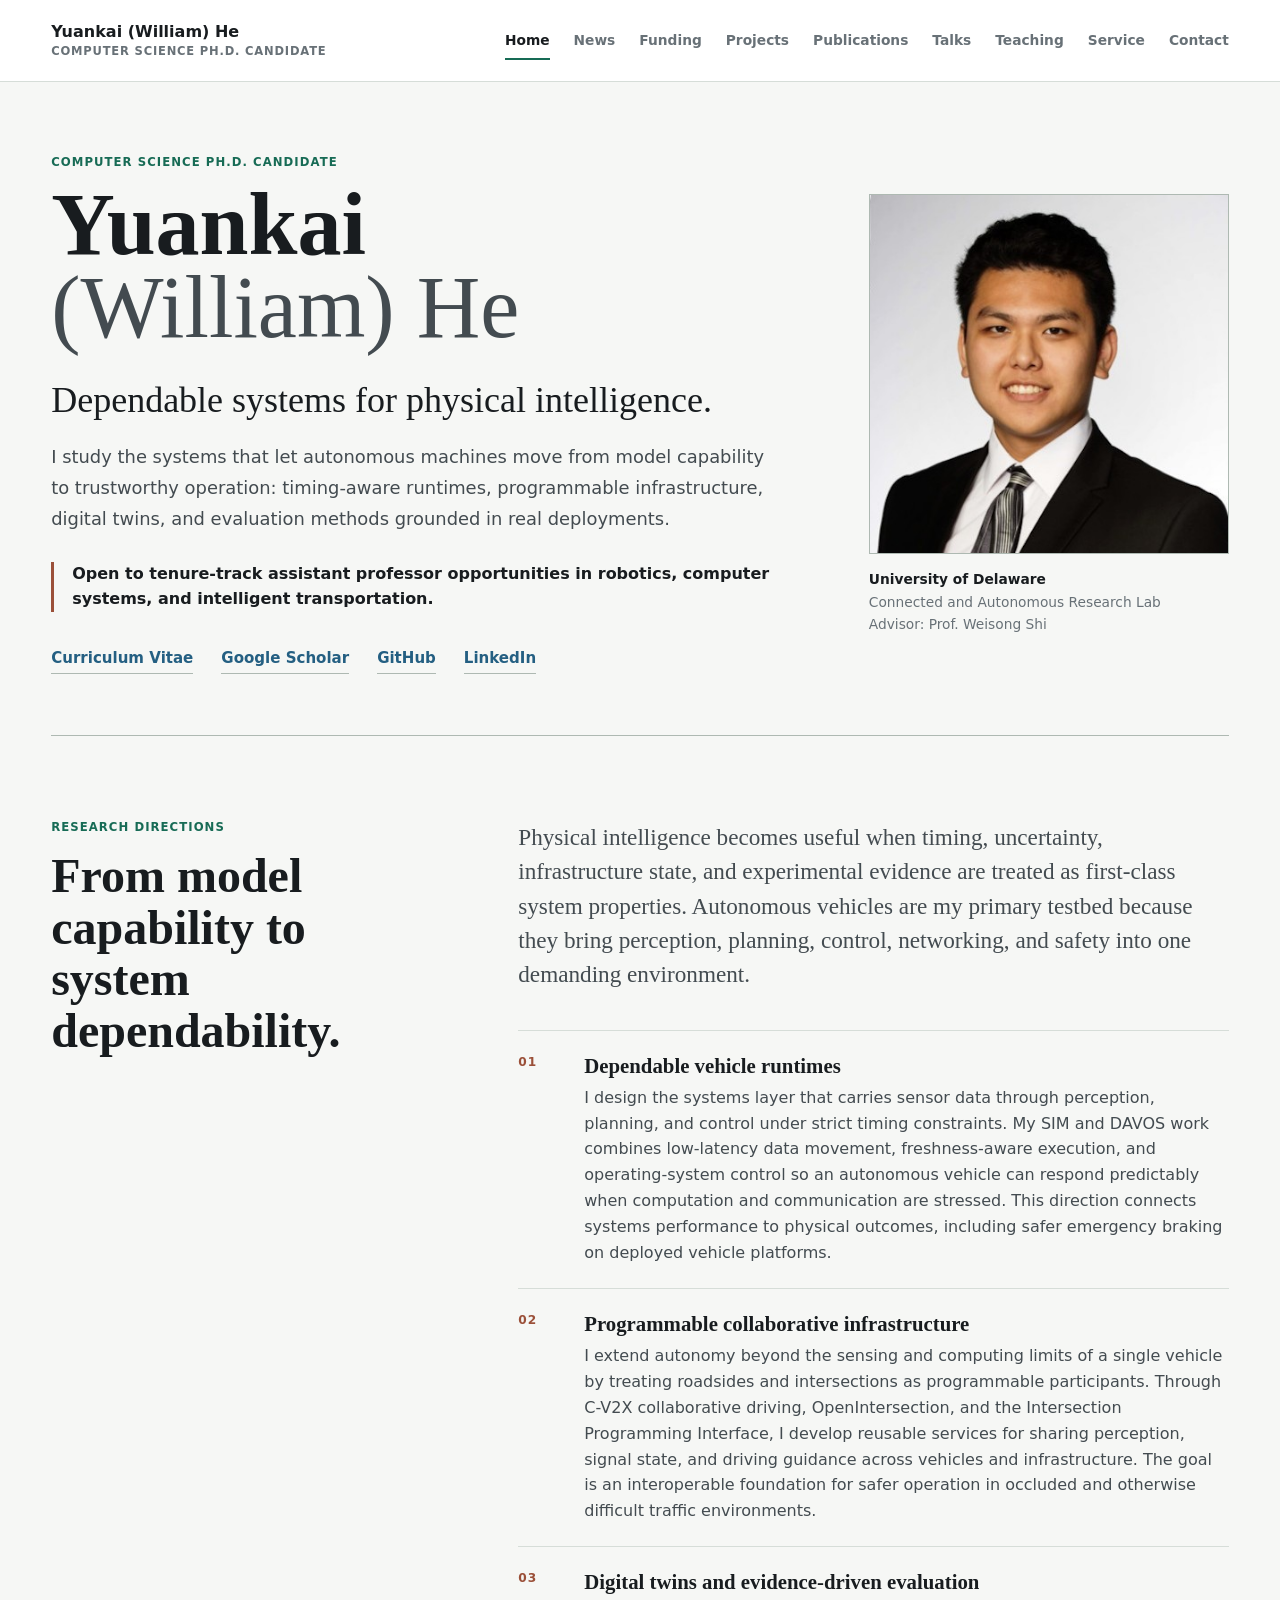
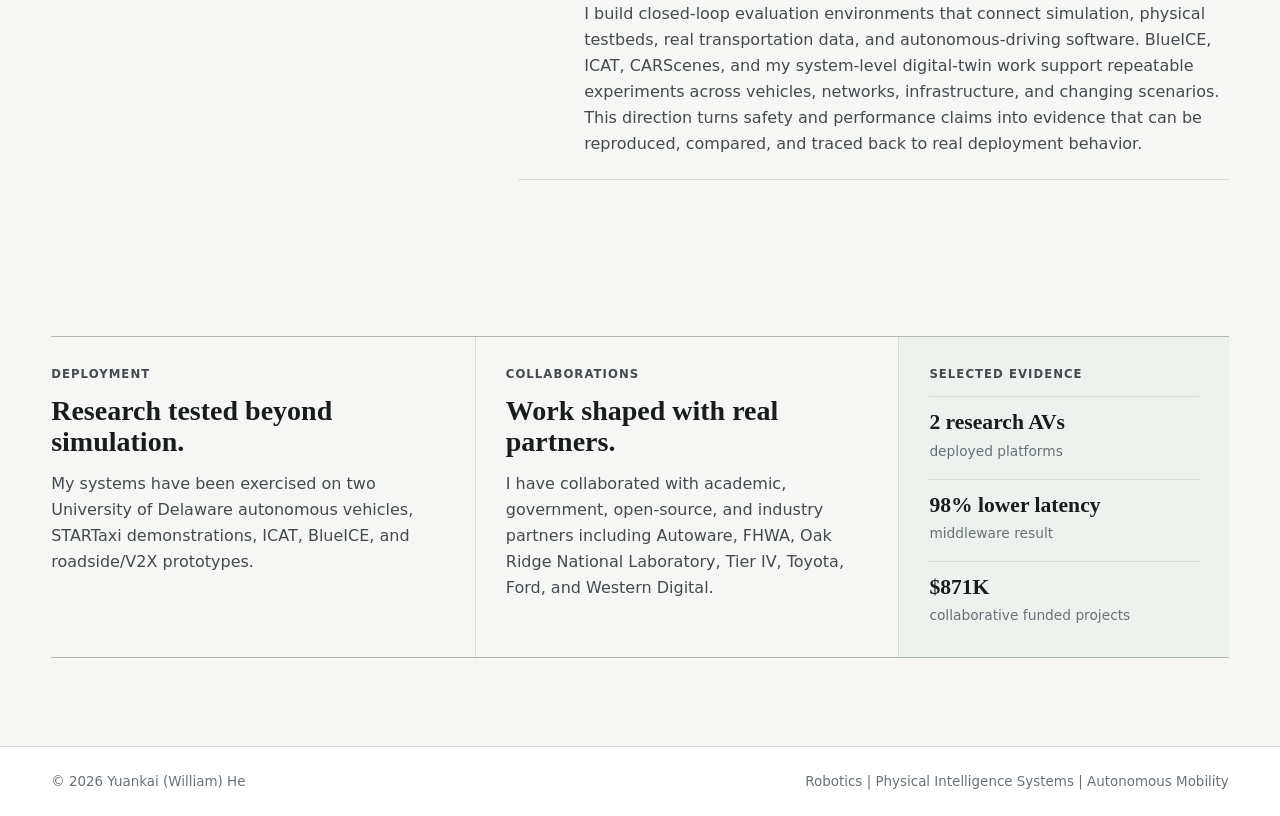
==== index.html @ 3473c1cb "Correct IEEE IV digital twin talk title" ====
<!doctype html>
<html class="no-js" lang="en">
  <head>
    <meta charset="utf-8">
    <meta name="viewport" content="width=device-width, initial-scale=1">
    <meta name="description" content="Yuankai (William) He is a University of Delaware Computer Science Ph.D. candidate open to tenure-track assistant professor opportunities, with research in physical intelligence, autonomous mobility, V2X infrastructure, digital twins, and robotics.">
    <meta name="theme-color" content="#ffffff">
    <link rel="canonical" href="https://croquembouche.github.io/williamhe/">
    <meta property="og:type" content="profile">
    <meta property="og:title" content="Yuankai (William) He">
    <meta property="og:description" content="Computer Science Ph.D. candidate open to tenure-track assistant professor opportunities, with research in runtime, infrastructure, digital-twin, and safety-evidence systems for autonomous mobility and physical intelligence.">
    <meta property="og:url" content="https://croquembouche.github.io/williamhe/">
    <meta property="og:image" content="https://croquembouche.github.io/williamhe/assets/william-he-headshot.jpeg">
    <meta name="twitter:card" content="summary">
    <meta name="twitter:title" content="Yuankai (William) He">
    <meta name="twitter:description" content="Computer Science Ph.D. candidate open to tenure-track assistant professor opportunities, with research in physical intelligence, autonomous mobility, V2X infrastructure, and digital twins.">
    <title>Yuankai (William) He | Autonomous Mobility Systems</title>
    <link rel="icon" href="assets/favicon.svg" type="image/svg+xml">
    <script>document.documentElement.classList.replace("no-js", "js");</script>
    <link rel="stylesheet" href="styles.css?v=20260711-editorial">
  </head>
  <body>
    <a class="skip-link" href="#home">Skip to main content</a>
    <header class="site-header">
      <div class="header-identity">
        <a class="brand" href="#home" data-tab-link="home">Yuankai (William) He</a>
        <span class="header-role">Computer Science Ph.D. Candidate</span>
      </div>
      <nav class="tabs" aria-label="Website sections">
        <a class="tab is-active" href="#home" data-tab-link="home" aria-current="page">Home</a>
        <a class="tab" href="#news" data-tab-link="news">News</a>
        <a class="tab" href="#funding" data-tab-link="funding">Funding</a>
        <a class="tab" href="#projects" data-tab-link="projects">Projects</a>
        <a class="tab" href="#publications" data-tab-link="publications">Publications</a>
        <a class="tab" href="#talks" data-tab-link="talks">Talks</a>
        <a class="tab" href="#teaching" data-tab-link="teaching">Teaching</a>
        <a class="tab" href="#service" data-tab-link="service">Service</a>
        <a class="tab" href="#contact" data-tab-link="contact">Contact</a>
      </nav>
    </header>

    <main>
      <section id="home" class="panel is-active" data-panel="home" tabindex="-1">
        <div class="home-hero">
          <div class="home-hero-copy">
            <p class="eyebrow">Computer Science Ph.D. Candidate</p>
            <h1>Yuankai <span>(William) He</span></h1>
            <p class="hero-thesis">Dependable systems for physical intelligence.</p>
            <p class="lede">
              I study the systems that let autonomous machines move from model capability
              to trustworthy operation: timing-aware runtimes, programmable infrastructure,
              digital twins, and evaluation methods grounded in real deployments.
            </p>
            <p class="opportunity-line">
              Open to tenure-track assistant professor opportunities in robotics,
              computer systems, and intelligent transportation.
            </p>
            <nav class="profile-links" aria-label="Profile links">
              <a href="assets/Yuankai-William-He-CV-2026-06.pdf" target="_blank" rel="noopener noreferrer">Curriculum Vitae</a>
              <a href="https://scholar.google.com/citations?hl=en&user=mBSNk3UAAAAJ" target="_blank" rel="noopener noreferrer">Google Scholar</a>
              <a href="https://github.com/Croquembouche" target="_blank" rel="noopener noreferrer">GitHub</a>
              <a href="https://www.linkedin.com/in/williamhecoin/" target="_blank" rel="noopener noreferrer">LinkedIn</a>
            </nav>
          </div>
          <figure class="home-portrait">
            <img src="assets/william-he-headshot.jpeg" alt="Yuankai William He">
            <figcaption>
              <strong>University of Delaware</strong>
              <span>Connected and Autonomous Research Lab</span>
              <span>Advisor: Prof. Weisong Shi</span>
            </figcaption>
          </figure>
        </div>

        <div class="home-research">
          <div class="home-section-heading">
            <p class="eyebrow">Research directions</p>
            <h2>From model capability to system dependability.</h2>
          </div>
          <div class="home-research-body">
            <p class="research-lead">
              Physical intelligence becomes useful when timing, uncertainty, infrastructure
              state, and experimental evidence are treated as first-class system properties.
              Autonomous vehicles are my primary testbed because they bring perception,
              planning, control, networking, and safety into one demanding environment.
            </p>
            <div class="research-thread-list">
              <article>
                <span>01</span>
                <div>
                  <h3>Dependable vehicle runtimes</h3>
                  <p>I design the systems layer that carries sensor data through perception, planning, and control under strict timing constraints. My SIM and DAVOS work combines low-latency data movement, freshness-aware execution, and operating-system control so an autonomous vehicle can respond predictably when computation and communication are stressed. This direction connects systems performance to physical outcomes, including safer emergency braking on deployed vehicle platforms.</p>
                </div>
              </article>
              <article>
                <span>02</span>
                <div>
                  <h3>Programmable collaborative infrastructure</h3>
                  <p>I extend autonomy beyond the sensing and computing limits of a single vehicle by treating roadsides and intersections as programmable participants. Through C-V2X collaborative driving, OpenIntersection, and the Intersection Programming Interface, I develop reusable services for sharing perception, signal state, and driving guidance across vehicles and infrastructure. The goal is an interoperable foundation for safer operation in occluded and otherwise difficult traffic environments.</p>
                </div>
              </article>
              <article>
                <span>03</span>
                <div>
                  <h3>Digital twins and evidence-driven evaluation</h3>
                  <p>I build closed-loop evaluation environments that connect simulation, physical testbeds, real transportation data, and autonomous-driving software. BlueICE, ICAT, CARScenes, and my system-level digital-twin work support repeatable experiments across vehicles, networks, infrastructure, and changing scenarios. This direction turns safety and performance claims into evidence that can be reproduced, compared, and traced back to real deployment behavior.</p>
                </div>
              </article>
            </div>
          </div>
        </div>

        <div class="home-context">
          <article>
            <p class="eyebrow">Deployment</p>
            <h2>Research tested beyond simulation.</h2>
            <p>My systems have been exercised on two University of Delaware autonomous vehicles, STARTaxi demonstrations, ICAT, BlueICE, and roadside/V2X prototypes.</p>
          </article>
          <article>
            <p class="eyebrow">Collaborations</p>
            <h2>Work shaped with real partners.</h2>
            <p>I have collaborated with academic, government, open-source, and industry partners including Autoware, FHWA, Oak Ridge National Laboratory, Tier IV, Toyota, Ford, and Western Digital.</p>
          </article>
          <aside class="home-facts" aria-label="Selected research facts">
            <p class="eyebrow">Selected evidence</p>
            <dl>
              <div><dt>2 research AVs</dt><dd>deployed platforms</dd></div>
              <div><dt>98% lower latency</dt><dd>middleware result</dd></div>
              <div><dt>$871K</dt><dd>collaborative funded projects</dd></div>
            </dl>
          </aside>
        </div>
      </section>

      <section id="news" class="panel" data-panel="news" tabindex="-1">
        <div class="panel-heading">
          <h1>News and milestones.</h1>
        </div>

        <div class="news-stream">
          <section class="news-year">
            <div class="news-year-header">
              <p class="eyebrow">2026</p>
            </div>
            <article class="news-card has-media">
              <div class="news-meta">
                <time>June 2026</time>
                <span class="news-kind">Tutorial</span>
              </div>
              <div class="news-copy">
                <h3>Gave Autoware tutorial and CARLab ecosystem talk at IEEE IV 2026</h3>
                <p>At the IEEE IV 2026 Autoware Tutorial &amp; Workshop in Detroit, William He gave “The Autoware Pipeline - Concepts and Basic Use” and presented “CARLab: CAV in the Autoware Ecosystem.”</p>
                <div class="news-links">
                  <a href="https://autoware.org/iv2026workshop/" target="_blank" rel="noopener noreferrer">Workshop page</a>
                  <a href="https://www.linkedin.com/posts/williamhecoin_ieeeiv2026-autoware-autonomousdriving-activity-7476310227626389504-Gj7E" target="_blank" rel="noopener noreferrer">Public post</a>
                </div>
              </div>
              <figure>
                <img src="assets/news/autoware-iv2026.png" alt="Autoware workshop banner for IEEE IV 2026" loading="lazy">
                <figcaption>Official IV 2026 Autoware workshop banner</figcaption>
              </figure>
            </article>
            <article class="news-card">
              <div class="news-meta">
                <time>June 2026</time>
                <span class="news-kind">Invited Talk</span>
              </div>
              <div class="news-copy">
                <h3>Presented system-level digital-twin work at IEEE IV 2026</h3>
                <p>At the DT-IV workshop, William He presented “A Closed-Loop System-Level Digital Twin to Evaluate Connected and Autonomous Mobility,” connecting simulation, vehicle autonomy, V2X, edge/network infrastructure, and real-world transportation data.</p>
                <div class="news-links">
                  <a href="https://civildigitaltwins.org/IEEE_IV_2026_DT/schedule.html" target="_blank" rel="noopener noreferrer">Workshop schedule</a>
                  <a href="https://civildigitaltwins.org/IEEE_IV_2026_DT/" target="_blank" rel="noopener noreferrer">Workshop overview</a>
                  <a href="https://www.linkedin.com/posts/williamhecoin_ieeeiv2026-digitaltwin-autonomousvehicles-activity-7476313991229894657-KZh0" target="_blank" rel="noopener noreferrer">Public post</a>
                </div>
              </div>
            </article>
            <article class="news-card">
              <div class="news-meta">
                <time>June 2026</time>
                <span class="news-kind">Papers</span>
              </div>
              <div class="news-copy">
                <h3>Presented two IEEE IV 2026 papers in Detroit</h3>
                <p>Two accepted IEEE IV 2026 papers reached the IV community: Sensor-in-Memory (SIM), a shared-memory middleware for latency-critical autonomous-driving pipelines, and a graph-based metric for dataset diversity and redundancy evaluation.</p>
                <div class="news-links">
                  <a href="https://www.linkedin.com/posts/williamhecoin_ieeeiv2026-intelligentvehicles-autonomousvehicles-activity-7476305114727636994-qShq" target="_blank" rel="noopener noreferrer">Public post</a>
                  <a href="https://www.thecarlab.org/outcomes/publications" target="_blank" rel="noopener noreferrer">CAR Lab publications</a>
                </div>
              </div>
            </article>
            <article class="news-card">
              <div class="news-meta">
                <time>May 2026</time>
                <span class="news-kind">Award</span>
              </div>
              <div class="news-copy">
                <h3>Received the Pehrson Award and Chester Fellowship</h3>
                <p>William He announced receiving the Frank A. Pehrson Graduate Student Award for Outstanding Computer Science Research and the Daniel L. Chester Graduate Fellowship Award at the University of Delaware.</p>
                <div class="news-links">
                  <a href="https://www.linkedin.com/posts/williamhecoin_udel-udelengineering-computerscience-activity-7456791926579736576-Uc0D" target="_blank" rel="noopener noreferrer">Public post</a>
                </div>
              </div>
            </article>
            <article class="news-card">
              <div class="news-meta">
                <time>May 2026</time>
                <span class="news-kind">Paper</span>
              </div>
              <div class="news-copy">
                <h3>Coauthored PaRC paper presented at IEEE MOST 2026</h3>
                <p>The CAR Lab shared Yuxin Wang's IEEE MOST 2026 presentation of PaRC, an on-device parking-rule checking service for interpreting complicated street parking signs and making explainable parking decisions.</p>
                <div class="news-links">
                  <a href="https://ieeemobility.org/MOST2026/program.php" target="_blank" rel="noopener noreferrer">IEEE MOST 2026 program</a>
                  <a href="https://www.weisongshi.org/publications.html" target="_blank" rel="noopener noreferrer">Publication page</a>
                </div>
              </div>
            </article>
            <article class="news-card">
              <div class="news-meta">
                <time>April 2026</time>
                <span class="news-kind">Paper</span>
              </div>
              <div class="news-copy">
                <h3>DaVoS accepted to the PISA workshop at IEEE MOST 2026</h3>
                <p>DaVoS introduces a physics-based, platform-agnostic safety model for autonomous vehicles and was accepted to the Physical Intelligence: Systems and Applications workshop.</p>
                <div class="news-links">
                  <a href="https://ieeemobility.org/MOST2026/program.php" target="_blank" rel="noopener noreferrer">IEEE MOST 2026 program</a>
                  <a href="https://www.linkedin.com/posts/williamhecoin_autonomousvehicles-avsafety-selfdrivingcars-activity-7442226159322468352-NFEE" target="_blank" rel="noopener noreferrer">Public post</a>
                </div>
              </div>
            </article>
            <article class="news-card">
              <div class="news-meta">
                <time>March 2026</time>
                <span class="news-kind">Systems</span>
              </div>
              <div class="news-copy">
                <h3>Deployed a local LLM for CAR Lab knowledge workflows</h3>
                <p>William He deployed a local LLM service for the CAR Lab so students can query lab facilities, resources, publication guidance, paper-review support, and recent research without exposing early ideas to external tools.</p>
                <div class="news-links">
                  <a href="https://www.linkedin.com/posts/williamhecoin_ive-just-deployed-a-local-llm-for-the-the-activity-7437981107024801792-ywDr" target="_blank" rel="noopener noreferrer">Public post</a>
                </div>
              </div>
            </article>
            <article class="news-card">
              <div class="news-meta">
                <time>March 2026</time>
                <span class="news-kind">Research Impact</span>
              </div>
              <div class="news-copy">
                <h3>Reached 100 total citations on Google Scholar</h3>
                <p>William He marked the 100-citation milestone on Google Scholar, a public research-impact signal that has continued to grow with the autonomous mobility systems work.</p>
                <div class="news-links">
                  <a href="https://www.linkedin.com/posts/williamhecoin_yuankai-he-activity-7435349391063879680-l4ho" target="_blank" rel="noopener noreferrer">Public post</a>
                  <a href="https://scholar.google.com/citations?hl=en&amp;user=mBSNk3UAAAAJ" target="_blank" rel="noopener noreferrer">Google Scholar</a>
                </div>
              </div>
            </article>
          </section>

          <section class="news-year">
            <div class="news-year-header">
              <p class="eyebrow">2025</p>
            </div>
            <article class="news-card">
              <div class="news-meta">
                <time>Dec. 2025</time>
                <span class="news-kind">Technical Report</span>
              </div>
              <div class="news-copy">
                <h3>DAVOS vehicle operating-system report released</h3>
                <p>The CAR Lab released DAVOS as a technical report and arXiv preprint, framing a unified vehicle operating-system architecture for real-time autonomy, extensible vehicle computing, storage, security, and low-latency data paths.</p>
                <div class="news-links">
                  <a href="https://www.linkedin.com/posts/thecarlab_davos-technical-report-activity-7408691582503108610-wC2f" target="_blank" rel="noopener noreferrer">Public post</a>
                  <a href="https://arxiv.org/abs/2601.05072" target="_blank" rel="noopener noreferrer">arXiv</a>
                </div>
              </div>
            </article>
            <article class="news-card">
              <div class="news-meta">
                <time>Oct. 2025</time>
                <span class="news-kind">Open Source</span>
              </div>
              <div class="news-copy">
                <h3>OpenIntersection and IPI were released publicly</h3>
                <p>The IPI release turned the OpenIntersection work into a public repository for software-defined intersections, V2X-facing APIs, and reproducible infrastructure experiments.</p>
                <div class="news-links">
                  <a href="https://www.linkedin.com/posts/williamhecoin_github-thecarlabipi-activity-7383698775606980608-8ZMZ" target="_blank" rel="noopener noreferrer">Public post</a>
                  <a href="https://github.com/Croquembouche/IPI" target="_blank" rel="noopener noreferrer">Repository</a>
                </div>
              </div>
            </article>
            <article class="news-card">
              <div class="news-meta">
                <time>Fall 2025</time>
                <span class="news-kind">Teaching</span>
              </div>
              <div class="news-copy">
                <h3>Launched Introduction to Autonomous Driving at Delaware</h3>
                <p>William He launched the graduate course Introduction to Autonomous Driving, later listed in the CV as required curriculum in the M.S. in AI autonomous driving concentration.</p>
                <div class="news-links">
                  <a href="https://www.linkedin.com/posts/williamhecoin_autonomousvehicles-ai-engineeringeducation-activity-7343632177244368899-1aIM" target="_blank" rel="noopener noreferrer">Public post</a>
                  <a href="assets/Yuankai-William-He-CV-2026-06.pdf" target="_blank" rel="noopener noreferrer">CV</a>
                </div>
              </div>
            </article>
            <article class="news-card">
              <div class="news-meta">
                <time>Sept. 2025</time>
                <span class="news-kind">Showcase</span>
              </div>
              <div class="news-copy">
                <h3>HydraU and STARTaxi showcased to Senator Coons's staff</h3>
                <p>A public CAR Lab update highlighted U.S. Senator Christopher Coons's staff visiting UD, riding in HydraU, and seeing SafeAI, EdgeAI, STARTaxi, smart infrastructure, and Autoware-based projects supported by NSF and industry collaborators.</p>
                <div class="news-links">
                  <a href="https://www.linkedin.com/posts/weisongshi_safeai-edgeai-autonomousmobilerobots-activity-7367564673950384130-Z7Eu" target="_blank" rel="noopener noreferrer">Public post</a>
                </div>
              </div>
            </article>
            <article class="news-card has-media">
              <div class="news-meta">
                <time>July 2025</time>
                <span class="news-kind">Education</span>
              </div>
              <div class="news-copy">
                <h3>Autonomous Driving Academy ran at the University of Delaware</h3>
                <p>UD publicized the academy led by William He, Weisong Shi, and Ren Zhong, extending CAR Lab work into a pre-college autonomous driving program.</p>
                <div class="news-links">
                  <a href="https://www.cis.udel.edu/2025/04/09/autonomous-driving-academy-gets-in-gear/" target="_blank" rel="noopener noreferrer">CIS story</a>
                  <a href="https://www.udel.edu/udaily/2025/march/autonomous-driving-academy-gets-in-gear/" target="_blank" rel="noopener noreferrer">UDaily story</a>
                  <a href="https://www.pcs.udel.edu/autonomous-driving/" target="_blank" rel="noopener noreferrer">Program page</a>
                </div>
              </div>
              <figure>
                <img src="assets/news/autonomous-driving-academy-2025.jpg" alt="Autonomous Driving Academy leaders with a model car" loading="lazy">
                <figcaption>Autonomous Driving Academy, University of Delaware</figcaption>
              </figure>
            </article>
            <article class="news-card">
              <div class="news-meta">
                <time>June 2025</time>
                <span class="news-kind">Visitor</span>
              </div>
              <div class="news-copy">
                <h3>Hosted ADASTEC leadership and demonstrated STARTaxi</h3>
                <p>The CAR Lab hosted ADASTEC visitors and used the visit to show STARTaxi and ongoing autonomy work involving William He, Ren Zhong, Boyang Tian, and Weisong Shi.</p>
                <div class="news-links">
                  <a href="https://www.linkedin.com/posts/thecarlab_industrycollaboration-autonomousdriving-activity-7336017570396864512-b7ZU" target="_blank" rel="noopener noreferrer">CAR Lab post</a>
                  <a href="https://www.linkedin.com/posts/cemrekavvasoglu_we-had-a-great-time-visiting-the-car-lab-activity-7336135203536388098-8s3Q" target="_blank" rel="noopener noreferrer">Visitor post</a>
                </div>
              </div>
            </article>
            <article class="news-card">
              <div class="news-meta">
                <time>May 2025</time>
                <span class="news-kind">Demo</span>
              </div>
              <div class="news-copy">
                <h3>STARTaxi debuted during IEEE MOST 2025</h3>
                <p>The CAR Lab introduced STARTaxi as an academic autonomous ride-hailing service on STAR Campus, with William He and Yuxin Wang leading the vehicle side and undergraduate students building the app.</p>
                <div class="news-links">
                  <a href="https://www.linkedin.com/posts/weisongshi_startaxi-startaxi-autoware-activity-7327053922571894784-repS" target="_blank" rel="noopener noreferrer">Public post</a>
                  <a href="https://www.linkedin.com/posts/williamhecoin_startaxi-autoware-davos-activity-7327467545584705536-tpoO" target="_blank" rel="noopener noreferrer">William He post</a>
                </div>
              </div>
            </article>
          </section>

          <section class="news-year">
            <div class="news-year-header">
              <p class="eyebrow">2024</p>
            </div>
            <article class="news-card">
              <div class="news-meta">
                <time>Dec. 2024</time>
                <span class="news-kind">Publication</span>
              </div>
              <div class="news-copy">
                <h3>IEEE Computer published “A Vision for Transformative Intersections”</h3>
                <p>The vision article framed OpenIntersection as a software-defined infrastructure direction and connected it to the Autoware ecosystem and real-world deployment paths.</p>
                <div class="news-links">
                  <a href="https://www.weisongshi.org/publications.html" target="_blank" rel="noopener noreferrer">Publication page</a>
                  <a href="https://www.linkedin.com/posts/williamhecoin_a-vision-for-transformative-intersections-activity-7266616375295586304-A9VI" target="_blank" rel="noopener noreferrer">Public post</a>
                </div>
              </div>
            </article>
            <article class="news-card has-media">
              <div class="news-meta">
                <time>Nov. 2024</time>
                <span class="news-kind">Talk</span>
              </div>
              <div class="news-copy">
                <h3>Presented BlueICE and ICAT to the RSGO group</h3>
                <p>The talk focused on scalable autonomous-driving simulation and testbed work, extending the digital-twin and validation story around BlueICE and ICAT.</p>
              </div>
              <figure>
                <img src="assets/old-site/rsgo-presentation.jpg" alt="William He presenting BlueICE and ICAT" loading="lazy">
                <figcaption>BlueICE and ICAT presentation at RSGO</figcaption>
              </figure>
            </article>
            <article class="news-card has-media">
              <div class="news-meta">
                <time>Aug. 2024</time>
                <span class="news-kind">Visitor</span>
              </div>
              <div class="news-copy">
                <h3>Hosted Tier IV North America leadership at the CAR Lab</h3>
                <p>Christian John, President of Tier IV North America and vice chair of the Autoware Foundation strategic planning committee, visited the lab during a period of active collaboration.</p>
              </div>
              <figure>
                <img src="assets/old-site/tieriv-visit.jpg" alt="Group photo from the Tier IV visit" loading="lazy">
                <figcaption>Tier IV visit to the CAR Lab</figcaption>
              </figure>
            </article>
            <article class="news-card has-media">
              <div class="news-meta">
                <time>July 2024</time>
                <span class="news-kind">Teaching</span>
              </div>
              <div class="news-copy">
                <h3>Taught Introduction to Mobile Robot Programming</h3>
                <p>The summer course used ICAT and Autoware for hands-on programming with connected and autonomous mobile robots.</p>
              </div>
              <figure>
                <img src="assets/old-site/mobile-robot-programming.jpg" alt="William He teaching a mobile robot programming course" loading="lazy">
                <figcaption>Summer mobile robot programming course</figcaption>
              </figure>
            </article>
            <article class="news-card has-media">
              <div class="news-meta">
                <time>July 2024</time>
                <span class="news-kind">Visitor</span>
              </div>
              <div class="news-copy">
                <h3>Hosted a visiting faculty group at the CAR Lab</h3>
                <p>The visitor group included faculty from UVA, William &amp; Mary, Auburn, UMass Dartmouth, Yeshiva, Stony Brook, Howard, and Wayne State.</p>
              </div>
              <figure>
                <img src="assets/old-site/faculty-visit.jpg" alt="Faculty visitor group at the CAR Lab" loading="lazy">
                <figcaption>Faculty visitors to the CAR Lab</figcaption>
              </figure>
            </article>
            <article class="news-card has-media">
              <div class="news-meta">
                <time>May 2024</time>
                <span class="news-kind">Tutorial</span>
              </div>
              <div class="news-copy">
                <h3>Gave an Autoware tutorial at IEEE MOST 2024</h3>
                <p>The tutorial included a live ICAT demonstration at IEEE MOST 2024 in Dallas and complemented the ICAT paper accepted to the same conference.</p>
                <div class="news-links">
                  <a href="https://ieeemobility.org/MOST2024/MOST%202024%20Program.pdf" target="_blank" rel="noopener noreferrer">MOST 2024 program</a>
                  <a href="https://www.linkedin.com/posts/thecarlab_fyi-activity-7190144654938398720-e0XF" target="_blank" rel="noopener noreferrer">Public post</a>
                </div>
              </div>
              <figure>
                <img src="assets/old-site/autoware-tutorial.jpg" alt="Autoware tutorial poster for IEEE MOST 2024" loading="lazy">
                <figcaption>IEEE MOST 2024 Autoware tutorial</figcaption>
              </figure>
            </article>
          </section>

          <section class="news-year">
            <div class="news-year-header">
              <p class="eyebrow">2023</p>
            </div>
            <article class="news-card">
              <div class="news-meta">
                <time>Dec. 2023</time>
                <span class="news-kind">Publication</span>
              </div>
              <div class="news-copy">
                <h3>C-V2X collaborative autonomous driving paper appeared in IEEE TVT</h3>
                <p>The first-author IEEE Transactions on Vehicular Technology paper established one of the key foundations behind later OpenIntersection and IPI work.</p>
                <div class="news-links">
                  <a href="https://www.thecarlab.org/outcomes/publications" target="_blank" rel="noopener noreferrer">CAR Lab publications</a>
                </div>
              </div>
            </article>
            <article class="news-card">
              <div class="news-meta">
                <time>Oct. 2023</time>
                <span class="news-kind">Lab Move</span>
              </div>
              <div class="news-copy">
                <h3>Quoted during the STAR Campus and FinTech Innovation Hub opening</h3>
                <p>A UDaily story on the new space quoted William He on how the co-location of faculty, labs, and partners made cross-group collaboration easier in person.</p>
                <div class="news-links">
                  <a href="https://www.udel.edu/udaily/2023/october/ribbon-cutting-fintech-innovation-hub/" target="_blank" rel="noopener noreferrer">UDaily story</a>
                  <a href="https://www.linkedin.com/posts/thecarlab_star-activity-7137140482270203905-OqZG" target="_blank" rel="noopener noreferrer">Public post</a>
                </div>
              </div>
            </article>
          </section>
        </div>
      </section>

      <section id="funding" class="panel" data-panel="funding" tabindex="-1">
        <div class="panel-heading">
          <h1>Research support.</h1>
        </div>
        <ul class="funding-list funding-summary">
          <li class="funding-item">
            <span class="funding-meta">Total support</span>
            <div><h2>$871K</h2><p>Lead graduate researcher and proposal contributor across externally supported work.</p></div>
          </li>
          <li class="funding-item">
            <span class="funding-meta">Industry-supported</span>
            <div><h2>$180K</h2><p>Tier IV and Toyota-supported research on Autoware, IPI, and open intersections.</p></div>
          </li>
          <li class="funding-item">
            <span class="funding-meta">Government / NSF</span>
            <div><h2>$691K</h2><p>Collaborative work on edge computing, connected autonomy, and dependable CPS infrastructure.</p></div>
          </li>
        </ul>

        <div class="project-cluster">
          <h2>External Research Support</h2>
          <ul class="funding-list">
            <li class="funding-item">
              <span class="funding-meta"><time datetime="2025-03">03/2025 - 02/2028</time><span>CADaas / NSF</span></span>
              <div><h3>Deterministic Communication and Predictive Computation for Connected Autonomous Driving as a Service</h3><p>Proposal contributor and lead graduate researcher.</p></div>
            </li>
            <li class="funding-item">
              <span class="funding-meta"><time datetime="2024-11">11/2024 - 10/2025</time><span>Tier IV</span></span>
              <div><h3>Design and Implementation of Infrastructure Programming Interface (IPI)</h3><p>Proposal contributor and lead graduate researcher.</p></div>
            </li>
            <li class="funding-item">
              <span class="funding-meta"><time datetime="2024-01">01/2024 - 12/2024</time><span>Toyota</span></span>
              <div><h3>Open Intersection Reference Design and Implementation</h3><p>Proposal contributor and lead graduate researcher.</p></div>
            </li>
            <li class="funding-item">
              <span class="funding-meta"><time datetime="2023-09">09/2023 - 08/2024</time><span>Tier IV</span></span>
              <div><h3>Investigating the Effect of C-V2X on Autoware.Universe</h3><p>Proposal contributor and lead graduate researcher.</p></div>
            </li>
            <li class="funding-item">
              <span class="funding-meta"><time datetime="2022-01">01/2022 - 12/2024</time><span>NSF CNS</span></span>
              <div><h3>Enabling Real-time, Scalable and Secure Collaborative Intelligence on the Edge</h3><p>Proposal contributor.</p></div>
            </li>
          </ul>
        </div>

        <div class="project-cluster">
          <h2>Fellowships and Research Recognition</h2>
          <ul class="funding-list">
            <li class="funding-item">
              <span class="funding-meta">2026</span>
              <div><h3>Frank A. Pehrson Graduate Student Award</h3><p>University of Delaware. Single-recipient CIS graduate research award for outstanding computer science research.</p></div>
            </li>
            <li class="funding-item">
              <span class="funding-meta">2025 and 2026</span>
              <div><h3>Daniel L. Chester Graduate Fellowship Award</h3><p>University of Delaware. Annual CIS graduate fellowship awarded in consecutive years.</p></div>
            </li>
          </ul>
        </div>
      </section>

      <section id="projects" class="panel" data-panel="projects" tabindex="-1">
        <div class="panel-heading">
          <h1>Research systems.</h1>
        </div>

        <div class="project-cluster">
          <h2>Research Outcomes</h2>
          <div class="project-grid">
            <article class="project-card has-media">
              <img src="assets/davos-cleveland-lidar.png" alt="DAVOS LiDAR and driving visualization">
              <span>Runtime / OS</span>
              <h3>SIM / DAVOS</h3>
              <p>Freshness-aware middleware and autonomous-vehicle OS work deployed on UD AV platforms; up to 98% lower transport latency and 13.6 ft shorter emergency-braking distance at 40 mph.</p>
              <a href="https://github.com/Croquembouche/DAVOS_SIM" target="_blank" rel="noopener noreferrer">Repository</a>
            </article>
            <article class="project-card">
              <span>V2X / Infrastructure</span>
              <h3>IPI / OpenIntersection</h3>
              <p>Open-source Intersection Programming Interface for software-defined roadsides: standardized APIs, J2735 helpers, UPER encoding, ROS/Mocar adapters, and V2X experiment tracking.</p>
              <a href="https://github.com/Croquembouche/IPI" target="_blank" rel="noopener noreferrer">Repository</a>
            </article>
            <article class="project-card has-media">
              <img src="assets/carscenes-attribute-distribution.png" alt="CARScenes dataset attribute distribution">
              <span>Dataset / Benchmark</span>
              <h3>CARScenes</h3>
              <p>Semantic VLM dataset release workspace with schema, splits, validation scripts, benchmark reporting, and paper sources.</p>
              <a href="https://github.com/Croquembouche/CARScenes" target="_blank" rel="noopener noreferrer">Repository</a>
            </article>
            <article class="project-card">
              <span>Dataset / Evaluation</span>
              <h3>UDrive</h3>
              <p>Autonomous-driving dataset benchmark with tooling for scenario discovery, image analysis, and evaluation across varied driving conditions.</p>
              <a href="https://github.com/Croquembouche/UDrive" target="_blank" rel="noopener noreferrer">Repository</a>
            </article>
            <article class="project-card">
              <span>Digital Twin</span>
              <h3>DT_World</h3>
              <p>Lidar-first digital-twin pipeline for synchronized driving data, tiled road meshes, PBR textures, semantic materials, object manifests, and OpenDRIVE maps.</p>
            </article>
            <article class="project-card">
              <span>Simulation</span>
              <h3>BlueICE</h3>
              <p>Containerized CARLA, SUMO, Autoware, and hardware-in-the-loop co-simulation foundation for reproducible autonomous-driving experiments.</p>
              <a href="https://github.com/Croquembouche/BlueICE" target="_blank" rel="noopener noreferrer">Repository</a>
            </article>
            <article class="project-card">
              <span>Testbed</span>
              <h3>ICAT</h3>
              <p>Indoor Connected and Autonomous Testbed for vehicle computing, Autoware education, and connected autonomy demonstrations.</p>
            </article>
            <article class="project-card">
              <span>Robotaxi Platform</span>
              <h3>STARTaxi / HydraU</h3>
              <p>Academic autonomous ride-hailing platform on UD STAR Campus, connecting Autoware, DAVOS, vehicle operations, and student-built service interfaces.</p>
            </article>
          </div>
        </div>

        <div class="project-cluster">
          <h2>Autoware, V2X, and Vehicle Platforms</h2>
          <div class="compact-grid">
            <article><h3>AutowareDEMO</h3><p>Static Three.js Autoware/RViz-style demo viewer for maps, trajectory, perception objects, camera views, and operator walkthroughs.</p><a href="https://github.com/Croquembouche/AutowareDEMO" target="_blank" rel="noopener noreferrer">Repository</a></article>
            <article><h3>V2X_Autoware</h3><p>ROS 2 workspace bridging CARLA traffic lights to J2735 SPaT/MAP messages and Autoware-facing V2X nodes.</p><a href="https://github.com/Croquembouche/V2X_Autoware" target="_blank" rel="noopener noreferrer">Repository</a></article>
            <article><h3>AutowareUniverse-Carla</h3><p>Autoware and CARLA co-simulation baseline with UD maps and BlueICE integration.</p><a href="https://github.com/Croquembouche/AutowareUniverse-Carla" target="_blank" rel="noopener noreferrer">Repository</a></article>
            <article><h3>UDAutoware</h3><p>University of Delaware Autoware.Universe workspace and maps for local autonomous-driving experiments.</p><a href="https://github.com/Croquembouche/UDAutoware" target="_blank" rel="noopener noreferrer">Repository</a></article>
            <article><h3>autoware_v2x_msgs</h3><p>V2X message definitions and support artifacts used by Autoware and infrastructure experiments.</p><a href="https://github.com/Croquembouche/autoware_v2x_msgs" target="_blank" rel="noopener noreferrer">Repository</a></article>
            <article><h3>AutowareUniverse-CARLA-CPPBridge</h3><p>C++ bridge work for connecting Autoware.Universe and CARLA simulation workflows.</p><a href="https://github.com/Croquembouche/AutowareUniverse-CARLA-CPPBridge" target="_blank" rel="noopener noreferrer">Repository</a></article>
            <article><h3>C-V2X CARLA</h3><p>CARLA, ROS 2, and C-V2X message integration for collaborative autonomous-driving simulation.</p></article>
            <article><h3>CCAD</h3><p>Collaborative autonomous-driving framework using C-V2X, RSU/OBU devices, edge computing, and lane-keeping guidance.</p><a href="https://github.com/Croquembouche/CCAD" target="_blank" rel="noopener noreferrer">Repository</a></article>
          </div>
        </div>

        <div class="project-cluster">
          <h2>Active and Private Research Prototypes</h2>
          <div class="compact-grid">
            <article><h3>InfraSense</h3><p>Infrastructure sensing and V2X web/runtime work for live maps, DelDOT cameras, MQTT feeds, and intersection state.</p></article>
            <article><h3>MIRAGE</h3><p>Mixed-reality Injection for Real-world Autonomous Ground-vehicle Evaluation.</p></article>
            <article><h3>MeshUnderOcclusion</h3><p>Occlusion-aware mesh and cooperative perception prototype for autonomous systems.</p></article>
            <article><h3>Indoor Vision-Supplemented Localization</h3><p>Vision-assisted localization experiments for indoor autonomy settings.</p></article>
            <article><h3>Indoor LiDAR Dynamic Localization</h3><p>LiDAR-based dynamic localization work for indoor connected autonomy.</p></article>
            <article><h3>ARIS</h3><p>Augmented Responsive Intersection for Safety.</p></article>
            <article><h3>DynamicYOLO</h3><p>Routed YOLO experiment scaffold with baseline training, routed inference, logging, and dashboard support.</p></article>
            <article><h3>AVModelSwitch</h3><p>Autonomous-vehicle model-switching research prototype.</p></article>
          </div>
        </div>

      </section>

      <section id="publications" class="panel" data-panel="publications" tabindex="-1">
        <div class="panel-heading">
          <h1>Publications and book.</h1>
        </div>
        <div class="publication-layout">
          <section class="publication-section publication-highlights" aria-labelledby="most-cited-heading">
            <div class="publication-section-header">
              <p class="eyebrow">Citation Highlights</p>
              <h2 id="most-cited-heading">Most cited papers</h2>
            </div>
            <ol class="publication-highlight-list">
              <li class="publication-highlight-item">
                <span class="highlight-rank">1</span>
                <div class="publication-main">
                  <h3>Towards C-V2X Enabled Collaborative Autonomous Driving</h3>
                  <p>Y. He, B. Wu, Z. Dong, J. Wan, W. Shi. IEEE Transactions on Vehicular Technology, 2023.</p>
                  <div class="publication-links"><a href="https://doi.org/10.1109/TVT.2023.3299844" target="_blank" rel="noopener noreferrer">DOI</a></div>
                </div>
                <span class="citation-count">73 Google Scholar citations</span>
              </li>
              <li class="publication-highlight-item">
                <span class="highlight-rank">2</span>
                <div class="publication-main">
                  <h3>ICAT: An Indoor Connected and Autonomous Testbed for Vehicle Computing</h3>
                  <p>Z. Tian, Y. He, B. Tian, R. Zhong, E. Foorginejad, W. Shi. IEEE MOST, 2024.</p>
                  <div class="publication-links"><a href="https://doi.org/10.1109/MOST60774.2024.00033" target="_blank" rel="noopener noreferrer">DOI</a></div>
                </div>
                <span class="citation-count">17 Google Scholar citations</span>
              </li>
              <li class="publication-highlight-item">
                <span class="highlight-rank">3</span>
                <div class="publication-main">
                  <h3>Quantitative Analysis of Storage Requirement for Autonomous Vehicles</h3>
                  <p>Y. Wang, Y. He, R. Wang, W. Shi. ACM HotStorage, 2024.</p>
                  <div class="publication-links"><a href="https://doi.org/10.1145/3655038.3665948" target="_blank" rel="noopener noreferrer">DOI</a></div>
                </div>
                <span class="citation-count">11 Google Scholar citations</span>
              </li>
              <li class="publication-highlight-item">
                <span class="highlight-rank">4</span>
                <div class="publication-main">
                  <h3>An Advanced Framework for Ultra-Realistic Simulation and Digital Twinning for Autonomous Vehicles</h3>
                  <p>Y. He, H. Chen, W. Shi. arXiv preprint arXiv:2405.01328, 2024.</p>
                  <div class="publication-links"><a href="https://arxiv.org/abs/2405.01328" target="_blank" rel="noopener noreferrer">arXiv</a></div>
                </div>
                <span class="citation-count">9 Google Scholar citations</span>
              </li>
              <li class="publication-highlight-item">
                <span class="highlight-rank">5</span>
                <div class="publication-main">
                  <h3>To Turn or Not To Turn, SafeCross is the Answer</h3>
                  <p>B. Wu*, Y. He*, Z. Dong, J. Wan, J. Zhang, W. Shi. IEEE ICDCS, 2022. *Equal contribution.</p>
                  <div class="publication-links"><a href="https://doi.org/10.1109/ICDCS54860.2022.00047" target="_blank" rel="noopener noreferrer">DOI</a></div>
                </div>
                <span class="citation-count">7 Google Scholar citations</span>
              </li>
            </ol>
          </section>

          <section class="publication-section" aria-labelledby="book-heading">
            <div class="publication-section-header">
              <p class="eyebrow">Book</p>
              <h2 id="book-heading">Book</h2>
            </div>
            <ul class="publication-list">
              <li class="publication-item">
                <div class="publication-main">
                  <h3>Introduction to Autonomous Driving</h3>
                  <p>W. Shi, Y. He. Springer, 2025. ISBN 3031994841.</p>
                </div>
              </li>
            </ul>
          </section>

          <section class="publication-section" aria-labelledby="papers-heading">
            <div class="publication-section-header">
              <p class="eyebrow">Papers and Preprints</p>
              <h2 id="papers-heading">Papers by year</h2>
            </div>

            <div class="publication-year">
              <h3>2026</h3>
              <ul class="publication-list">
                <li class="publication-item">
                  <div class="publication-main">
                    <h4>A Faster and More Reliable Middleware for Autonomous Driving Systems</h4>
                    <p>Y. He, W. Shi. IEEE Intelligent Vehicles Symposium, 2026. Preprint: arXiv:2510.11448.</p>
                    <div class="publication-links"><a href="https://arxiv.org/abs/2510.11448" target="_blank" rel="noopener noreferrer">arXiv</a></div>
                  </div>
                  <span class="citation-count">4 Google Scholar citations</span>
                </li>
                <li class="publication-item">
                  <div class="publication-main">
                    <h4>A Graph-Based Metric on Dataset Diversity and Redundancy Evaluation</h4>
                    <p>Y. He, H. Chen, I. Safro, W. Shi. IEEE Intelligent Vehicles Symposium, 2026.</p>
                  </div>
                  <span class="citation-count">0 Google Scholar citations</span>
                </li>
                <li class="publication-item">
                  <div class="publication-main">
                    <h4>DaVoS: An Instantaneous Safety Model for Autonomous Vehicles</h4>
                    <p>Y. He, Y. Wang, B. Tian, W. Shi. IEEE MOST / Physical Intelligence: Systems and Applications Workshop, 2026.</p>
                  </div>
                  <span class="citation-count">0 Google Scholar citations</span>
                </li>
                <li class="publication-item">
                  <div class="publication-main">
                    <h4>Can I Park Here? Understanding Complicated Parking Signs on the Street</h4>
                    <p>J. Shi, Y. He, Y. Wang, W. Shi. IEEE MOST, 2026.</p>
                  </div>
                  <span class="citation-count">0 Google Scholar citations</span>
                </li>
                <li class="publication-item">
                  <div class="publication-main">
                    <h4>DAVOS: An Autonomous Vehicle Operating System in the Vehicle Computing Era</h4>
                    <p>Y. Wang, Y. He, B. Tian, L. Xian, W. Shi. arXiv preprint arXiv:2601.05072, 2026.</p>
                    <div class="publication-links"><a href="https://arxiv.org/abs/2601.05072" target="_blank" rel="noopener noreferrer">arXiv</a></div>
                  </div>
                  <span class="citation-count">0 Google Scholar citations</span>
                </li>
              </ul>
            </div>

            <div class="publication-year">
              <h3>2025</h3>
              <ul class="publication-list">
                <li class="publication-item">
                  <div class="publication-main">
                    <h4>CARScenes: Semantic VLM Dataset for Safe Autonomous Driving</h4>
                    <p>Y. He, W. Shi. arXiv preprint arXiv:2511.10701, 2025.</p>
                    <div class="publication-links"><a href="https://arxiv.org/abs/2511.10701" target="_blank" rel="noopener noreferrer">arXiv</a><a href="https://github.com/Croquembouche/CARScenes" target="_blank" rel="noopener noreferrer">Repository</a></div>
                  </div>
                  <span class="citation-count">2 Google Scholar citations</span>
                </li>
                <li class="publication-item">
                  <div class="publication-main">
                    <h4>Vehicle Computing: An Emerging Computing Paradigm for the Autonomous Driving Era</h4>
                    <p>S. Lu, Y. He, W. Shi. Journal of Computer Research and Development, 62(1):2-21, 2025.</p>
                    <div class="publication-links"><a href="https://crad.ict.ac.cn/en/article/cstr/32373.14.issn1000-1239.202440538" target="_blank" rel="noopener noreferrer">Journal record</a></div>
                  </div>
                  <span class="citation-count">2 Google Scholar citations</span>
                </li>
                <li class="publication-item">
                  <div class="publication-main">
                    <h4>AVS: A Computational and Hierarchical Storage System for Autonomous Vehicles</h4>
                    <p>Y. Wang, Y. He, W. Shi. arXiv preprint arXiv:2511.19453, 2025.</p>
                    <div class="publication-links"><a href="https://arxiv.org/abs/2511.19453" target="_blank" rel="noopener noreferrer">arXiv</a></div>
                  </div>
                  <span class="citation-count">0 Google Scholar citations</span>
                </li>
                <li class="publication-item">
                  <div class="publication-main">
                    <h4>A Survey of Driver Distraction and Inattention in Popular Commercial Software-Defined Vehicles</h4>
                    <p>L. Zhao, Y. He. arXiv preprint arXiv:2511.02891, 2025.</p>
                    <div class="publication-links"><a href="https://arxiv.org/abs/2511.02891" target="_blank" rel="noopener noreferrer">arXiv</a></div>
                  </div>
                  <span class="citation-count">0 Google Scholar citations</span>
                </li>
              </ul>
            </div>

            <div class="publication-year">
              <h3>2024</h3>
              <ul class="publication-list">
                <li class="publication-item">
                  <div class="publication-main">
                    <h4>ICAT: An Indoor Connected and Autonomous Testbed for Vehicle Computing</h4>
                    <p>Z. Tian, Y. He, B. Tian, R. Zhong, E. Foorginejad, W. Shi. IEEE MOST, 2024.</p>
                    <div class="publication-links"><a href="https://doi.org/10.1109/MOST60774.2024.00033" target="_blank" rel="noopener noreferrer">DOI</a></div>
                  </div>
                  <span class="citation-count">17 Google Scholar citations</span>
                </li>
                <li class="publication-item">
                  <div class="publication-main">
                    <h4>Quantitative Analysis of Storage Requirement for Autonomous Vehicles</h4>
                    <p>Y. Wang, Y. He, R. Wang, W. Shi. ACM HotStorage, 2024.</p>
                    <div class="publication-links"><a href="https://doi.org/10.1145/3655038.3665948" target="_blank" rel="noopener noreferrer">DOI</a></div>
                  </div>
                  <span class="citation-count">11 Google Scholar citations</span>
                </li>
                <li class="publication-item">
                  <div class="publication-main">
                    <h4>An Advanced Framework for Ultra-Realistic Simulation and Digital Twinning for Autonomous Vehicles</h4>
                    <p>Y. He, H. Chen, W. Shi. arXiv preprint arXiv:2405.01328, 2024; presented at TRB Annual Meeting 2025.</p>
                    <div class="publication-links"><a href="https://arxiv.org/abs/2405.01328" target="_blank" rel="noopener noreferrer">arXiv</a></div>
                  </div>
                  <span class="citation-count">9 Google Scholar citations</span>
                </li>
                <li class="publication-item">
                  <div class="publication-main">
                    <h4>A Vision for Transformative Intersections</h4>
                    <p>Y. He, W. Shi. IEEE Computer, 57(12):58-68, 2024.</p>
                    <div class="publication-links"><a href="https://doi.org/10.1109/MC.2024.3421963" target="_blank" rel="noopener noreferrer">DOI</a></div>
                  </div>
                  <span class="citation-count">2 Google Scholar citations</span>
                </li>
              </ul>
            </div>

            <div class="publication-year">
              <h3>2023</h3>
              <ul class="publication-list">
                <li class="publication-item">
                  <div class="publication-main">
                    <h4>Towards C-V2X Enabled Collaborative Autonomous Driving</h4>
                    <p>Y. He, B. Wu, Z. Dong, J. Wan, W. Shi. IEEE Transactions on Vehicular Technology, 72(12):15450-15462, 2023.</p>
                    <div class="publication-links"><a href="https://doi.org/10.1109/TVT.2023.3299844" target="_blank" rel="noopener noreferrer">DOI</a></div>
                  </div>
                  <span class="citation-count">73 Google Scholar citations</span>
                </li>
              </ul>
            </div>

            <div class="publication-year">
              <h3>2022</h3>
              <ul class="publication-list">
                <li class="publication-item">
                  <div class="publication-main">
                    <h4>To Turn or Not To Turn, SafeCross is the Answer</h4>
                    <p>B. Wu*, Y. He*, Z. Dong, J. Wan, J. Zhang, W. Shi. IEEE ICDCS, 2022. *Equal contribution.</p>
                    <div class="publication-links"><a href="https://doi.org/10.1109/ICDCS54860.2022.00047" target="_blank" rel="noopener noreferrer">DOI</a></div>
                  </div>
                  <span class="citation-count">7 Google Scholar citations</span>
                </li>
              </ul>
            </div>
          </section>
        </div>
      </section>

      <section id="talks" class="panel" data-panel="talks" tabindex="-1">
        <div class="panel-heading">
          <h1>Talks and tutorials.</h1>
        </div>
        <ul class="talk-list">
          <li class="talk-item"><time datetime="2026">2026</time><div><h2>A Closed-Loop System-Level Digital Twin to Evaluate Connected and Autonomous Mobility</h2><p>Invited talk, Digital Twins for Intelligent Vehicles: From Agent-Level to System-Level Twins, IEEE Intelligent Vehicles Symposium.</p></div></li>
          <li class="talk-item"><time datetime="2026">2026</time><div><h2>Autoware Open Source Tutorial</h2><p>IEEE IV 2026 Autoware tutorial with the Autoware Foundation community.</p></div></li>
          <li class="talk-item"><time datetime="2025">2025</time><div><h2>Digital Twins for Autonomy Verification and Validation</h2><p>Invited talk, UCI CADRI Workshop, University of California, Irvine.</p></div></li>
          <li class="talk-item"><time datetime="2024">2024</time><div><h2>The Need for Digital Twins and Simulation for Autonomous Vehicle Testing</h2><p>Invited talk, College of William & Mary.</p></div></li>
          <li class="talk-item"><time datetime="2024">2024</time><div><h2>Autoware Tutorial at IEEE MOST</h2><p>Live ICAT and Autoware demonstration at IEEE MOST 2024, Dallas.</p></div></li>
          <li class="talk-item"><time datetime="2024">2024</time><div><h2>ICAT Tutorial at AutoSens</h2><p>CAR Lab tutorial on open-source connected and autonomous vehicle testbeds, vehicle computing, and remote testing.</p></div></li>
          <li class="talk-item"><time datetime="2024">2024</time><div><h2>BlueICE and ICAT Presentation</h2><p>RSGO group presentation on scalable and seamless autonomous-driving simulation.</p></div></li>
        </ul>
      </section>

      <section id="teaching" class="panel" data-panel="teaching" tabindex="-1">
        <div class="panel-heading">
          <h1>Teaching.</h1>
        </div>
        <ul class="teaching-list">
          <li class="teaching-item"><span class="teaching-meta">Book</span><div><h2>Introduction to Autonomous Driving</h2><p>Co-authored with Weisong Shi and published by Springer in 2025.</p></div></li>
          <li class="teaching-item"><span class="teaching-meta">Fall 2025 and Fall 2026</span><div><h2>Introduction to Autonomous Driving</h2><p>University of Delaware. Created and taught this graduate-level course; now required in the M.S. in AI Autonomous Driving concentration. The inaugural offering enrolled 20+ students and used 1/10-scale and real-world autonomous vehicles.</p></div></li>
          <li class="teaching-item"><span class="teaching-meta">Summer 2025</span><div><h2>Autonomous Driving Academy</h2><p>University of Delaware. Course developer and instructor for a pre-college autonomous driving program.</p></div></li>
          <li class="teaching-item"><span class="teaching-meta">Summer 2024</span><div><h2>Introduction to Mobile Robot Programming</h2><p>University of Delaware. Instructor. Students worked with ICAT and Autoware on the STAR Campus.</p></div></li>
        </ul>
      </section>

      <section id="service" class="panel" data-panel="service" tabindex="-1">
        <div class="panel-heading">
          <h1>Service and leadership.</h1>
        </div>
        <div class="two-column">
          <article class="statement-card">
            <h2>Leadership</h2>
            <ul>
              <li>Autoware Foundation API Workgroup Lead.</li>
              <li>Autoware Foundation Technical Steering Committee Member.</li>
              <li>Autoware Foundation Strategic Planning Committee Member.</li>
              <li>CISC Graduate Promotion Unit founder and president.</li>
            </ul>
          </article>
          <article class="statement-card">
            <h2>Professional Service</h2>
            <ul>
              <li>IEEE MOST 2025 Field Demo Chair.</li>
              <li>SE4ADS at ICSE 2025 Program Committee Member.</li>
              <li>AAAI 2025 Program Committee Member.</li>
              <li>CAV@ASPLOS 2024 Program Committee Member.</li>
            </ul>
          </article>
          <article class="statement-card">
            <h2>Reviewer</h2>
            <p>AAAI, CVPR, TRB Annual Meeting, IEEE WCNC, IEEE Vehicular Technology Conference, IEEE SEC, IEEE MOST, ACM Computing Surveys, and Multimedia Tools and Applications.</p>
          </article>
          <article class="statement-card">
            <h2>Mentoring</h2>
            <ul>
              <li>CISC Graduate Promotion Unit founder and president.</li>
              <li>VIP Mentor, University of Delaware.</li>
              <li>DSU-UD Summer Engineering Research Experience mentor.</li>
            </ul>
          </article>
          <article class="statement-card">
            <h2>Industry Experience</h2>
            <ul>
              <li>Torc Robotics, ML Engineer co-op on AV perception data curation.</li>
              <li>Joyson Safety Systems, integration engineer on GM Hands-On-Wheels systems.</li>
              <li>UISEE Technology, autonomous-shuttle cyber-physical testing intern.</li>
            </ul>
          </article>
          <article class="statement-card">
            <h2>Intellectual Property</h2>
            <p>Issued patent in cyber-physical testing: Method and system for determining test system of mechanical electronic equipment, CN 2018114055597, issued Feb. 19, 2019.</p>
          </article>
        </div>
      </section>

      <section id="contact" class="panel" data-panel="contact" tabindex="-1">
        <div class="panel-heading">
          <h1>Contact and opportunities.</h1>
        </div>
        <div class="contact-grid">
          <a href="mailto:willhe@udel.edu">willhe@udel.edu</a>
          <a href="https://scholar.google.com/citations?hl=en&user=mBSNk3UAAAAJ" target="_blank" rel="noopener noreferrer">Google Scholar</a>
          <a href="https://orcid.org/0000-0002-8793-9939" target="_blank" rel="noopener noreferrer">ORCID</a>
          <a href="https://github.com/Croquembouche" target="_blank" rel="noopener noreferrer">GitHub</a>
          <a href="https://www.linkedin.com/in/williamhecoin/" target="_blank" rel="noopener noreferrer">LinkedIn</a>
          <a href="https://www.thecarlab.org/team" target="_blank" rel="noopener noreferrer">CAR Lab team</a>
        </div>
      </section>
    </main>

    <footer class="footer">
      <span>© 2026 Yuankai (William) He</span>
      <span>Robotics | Physical Intelligence Systems | Autonomous Mobility</span>
    </footer>

    <script src="site.js?v=20260711-editorial" defer></script>
  </body>
</html>
---- styles.css ----
:root {
  --ink: #181c1f;
  --text: #434b50;
  --muted: #687177;
  --paper: #f6f7f5;
  --white: #ffffff;
  --soft: #edf2ef;
  --line: #d6ddd8;
  --line-strong: #aeb9b2;
  --green: #176b55;
  --blue: #245f82;
  --rust: #9b5039;
  --serif: "Iowan Old Style", "Palatino Linotype", "Book Antiqua", Georgia, serif;
  --sans: Inter, ui-sans-serif, system-ui, -apple-system, BlinkMacSystemFont, "Segoe UI", sans-serif;
  --page-max: 1680px;
  --page-gutter: clamp(20px, 4vw, 72px);
}

* {
  box-sizing: border-box;
}

html {
  scroll-behavior: smooth;
}

body {
  margin: 0;
  color: var(--ink);
  background: var(--paper);
  font-family: var(--sans);
  line-height: 1.62;
  text-rendering: optimizeLegibility;
}

a {
  color: inherit;
}

img {
  max-width: 100%;
}

h1,
h2,
h3,
h4,
p,
li,
dd {
  overflow-wrap: anywhere;
}

h1,
h2,
h3,
h4 {
  margin: 0;
  font-family: var(--serif);
  font-weight: 600;
  letter-spacing: 0;
}

h1 {
  font-size: 4.5rem;
  line-height: 0.98;
}

h2 {
  font-size: 2.25rem;
  line-height: 1.08;
}

h3,
h4 {
  font-size: 1.3rem;
  line-height: 1.25;
}

p {
  margin: 0;
}

.skip-link {
  position: fixed;
  top: 12px;
  left: 12px;
  z-index: 100;
  transform: translateY(-160%);
  padding: 10px 14px;
  border: 1px solid var(--ink);
  border-radius: 4px;
  color: var(--ink);
  background: var(--white);
  font-weight: 700;
  text-decoration: none;
}

.skip-link:focus {
  transform: translateY(0);
}

.site-header {
  position: sticky;
  top: 0;
  z-index: 20;
  display: grid;
  grid-template-columns: minmax(240px, 300px) minmax(0, 1fr);
  gap: 36px;
  align-items: center;
  min-height: 82px;
  padding: 14px var(--page-gutter);
  border-bottom: 1px solid var(--line);
  background: var(--white);
}

.header-identity {
  display: grid;
  gap: 2px;
}

.brand {
  width: fit-content;
  color: var(--ink);
  font-size: 1rem;
  font-weight: 780;
  line-height: 1.3;
  text-decoration: none;
}

.header-role {
  color: var(--muted);
  font-size: 0.72rem;
  font-weight: 680;
  letter-spacing: 0.07em;
  line-height: 1.3;
  text-transform: uppercase;
}

.tabs {
  display: flex;
  justify-content: flex-end;
  gap: 24px;
  min-width: 0;
  overflow-x: auto;
  scrollbar-width: thin;
}

.tab {
  position: relative;
  display: inline-flex;
  align-items: center;
  min-height: 42px;
  padding: 8px 0;
  color: var(--muted);
  font-size: 0.86rem;
  font-weight: 700;
  line-height: 1;
  text-decoration: none;
  white-space: nowrap;
}

.tab::after {
  position: absolute;
  right: 0;
  bottom: 2px;
  left: 0;
  height: 2px;
  background: transparent;
  content: "";
}

.tab:hover,
.tab.is-active,
.tab[aria-current="page"] {
  color: var(--ink);
}

.tab.is-active::after,
.tab[aria-current="page"]::after {
  background: var(--green);
}

.tab:focus-visible,
.brand:focus-visible,
.profile-links a:focus-visible,
.contact-grid a:focus-visible,
.news-links a:focus-visible,
.project-card a:focus-visible,
.compact-grid a:focus-visible,
.publication-links a:focus-visible {
  outline: 3px solid rgba(36, 95, 130, 0.25);
  outline-offset: 4px;
}

main {
  min-height: calc(100vh - 148px);
}

.panel {
  display: none;
  width: min(var(--page-max), 100%);
  margin: 0 auto;
  padding: 56px var(--page-gutter) 88px;
  scroll-margin-top: 100px;
  outline: none;
}

.panel.is-active {
  display: block;
}

.no-js .panel {
  display: block;
}

.panel-heading {
  margin-bottom: 52px;
  padding-bottom: 26px;
  border-bottom: 2px solid var(--ink);
}

.panel-heading h1 {
  max-width: 960px;
}

.eyebrow {
  margin: 0 0 14px;
  color: var(--green);
  font-size: 0.73rem;
  font-weight: 780;
  letter-spacing: 0.09em;
  line-height: 1.35;
  text-transform: uppercase;
}

/* Home */

#home {
  padding-top: 34px;
}

.home-hero {
  display: grid;
  grid-template-columns: minmax(0, 1fr) minmax(280px, 360px);
  gap: clamp(48px, 7vw, 120px);
  align-items: center;
  min-height: 620px;
  padding: 36px 0 58px;
  border-bottom: 1px solid var(--line-strong);
}

.home-hero-copy {
  max-width: 1040px;
}

.home-hero-copy h1 {
  font-size: 5.5rem;
  line-height: 0.94;
}

.home-hero-copy h1 span {
  display: block;
  color: var(--text);
  font-weight: 500;
}

.hero-thesis {
  max-width: 900px;
  margin-top: 30px;
  font-family: var(--serif);
  font-size: 2.25rem;
  line-height: 1.12;
}

.lede {
  max-width: 860px;
  margin-top: 22px;
  color: var(--text);
  font-size: 1.12rem;
  line-height: 1.72;
}

.opportunity-line {
  max-width: 740px;
  margin-top: 28px;
  padding-left: 18px;
  border-left: 3px solid var(--rust);
  color: var(--ink);
  font-weight: 680;
  line-height: 1.55;
}

.profile-links {
  display: flex;
  flex-wrap: wrap;
  gap: 10px 28px;
  margin-top: 34px;
}

.profile-links a {
  padding-bottom: 3px;
  border-bottom: 1px solid var(--line-strong);
  color: var(--blue);
  font-size: 0.94rem;
  font-weight: 740;
  text-decoration: none;
}

.profile-links a:hover {
  border-color: var(--blue);
}

.home-portrait {
  margin: 0;
}

.home-portrait img {
  display: block;
  width: 100%;
  aspect-ratio: 1 / 1;
  border: 1px solid var(--line-strong);
  background: var(--soft);
  object-fit: cover;
}

.home-portrait figcaption {
  display: grid;
  gap: 3px;
  padding: 16px 0 0;
  color: var(--muted);
  font-size: 0.86rem;
  line-height: 1.45;
}

.home-portrait figcaption strong {
  color: var(--ink);
  font-weight: 760;
}

.home-research {
  display: grid;
  grid-template-columns: minmax(280px, 0.85fr) minmax(0, 1.6fr);
  gap: clamp(48px, 7vw, 120px);
  padding: 84px 0;
}

.home-section-heading h2 {
  max-width: 520px;
  font-size: 3rem;
}

.home-research-body {
  min-width: 0;
}

.research-lead {
  max-width: 900px;
  color: var(--text);
  font-family: var(--serif);
  font-size: 1.45rem;
  line-height: 1.48;
}

.research-thread-list {
  margin-top: 38px;
  border-top: 1px solid var(--line);
}

.research-thread-list article {
  display: grid;
  grid-template-columns: 48px minmax(0, 1fr);
  gap: 18px;
  padding: 22px 0;
  border-bottom: 1px solid var(--line);
}

.research-thread-list article > span {
  color: var(--rust);
  font-size: 0.76rem;
  font-weight: 780;
  letter-spacing: 0.08em;
}

.research-thread-list h3 {
  margin-bottom: 6px;
}

.research-thread-list p,
.home-context p,
.statement-card p,
.statement-card li,
.project-card p,
.compact-grid p,
.publication-item p,
.publication-highlight-item p,
.talk-item p,
.teaching-item p,
.news-card p,
.funding-item p {
  color: var(--text);
}

.home-context {
  display: grid;
  grid-template-columns: repeat(2, minmax(0, 1fr)) minmax(250px, 0.78fr);
  margin-top: 72px;
  border-top: 1px solid var(--line-strong);
  border-bottom: 1px solid var(--line-strong);
}

.home-context > * {
  min-width: 0;
  padding: 30px;
  border-left: 1px solid var(--line);
}

.home-context > *:first-child {
  padding-left: 0;
  border-left: 0;
}

.home-context h2 {
  margin-bottom: 14px;
  font-size: 1.75rem;
}

.home-facts {
  background: var(--soft);
}

.home-facts dl {
  display: grid;
  gap: 16px;
  margin: 0;
}

.home-facts dl > div {
  padding-top: 14px;
  border-top: 1px solid var(--line);
}

.home-facts dt {
  font-family: var(--serif);
  font-size: 1.35rem;
  font-weight: 600;
  line-height: 1.1;
}

.home-facts dd {
  margin: 5px 0 0;
  color: var(--muted);
  font-size: 0.86rem;
}

/* News */

.news-stream {
  display: grid;
}

.news-year {
  display: grid;
  grid-template-columns: 100px minmax(0, 1fr);
  column-gap: 34px;
  padding: 28px 0 38px;
  border-top: 1px solid var(--line-strong);
}

.news-year:first-child {
  padding-top: 0;
  border-top: 0;
}

.news-year-header {
  grid-column: 1;
  grid-row: 1 / -1;
}

.news-year-header .eyebrow {
  margin: 5px 0 0;
  color: var(--ink);
  font-family: var(--serif);
  font-size: 1.25rem;
  letter-spacing: 0;
  text-transform: none;
}

.news-card {
  grid-column: 2;
  display: grid;
  grid-template-columns: 136px minmax(0, 1fr);
  gap: 26px;
  padding: 24px 0;
  border-top: 1px solid var(--line);
}

.news-year > .news-card:first-of-type {
  padding-top: 0;
  border-top: 0;
}

.news-card.has-media {
  grid-template-columns: 136px minmax(0, 1fr) minmax(220px, 300px);
}

.news-meta {
  display: grid;
  align-content: start;
  gap: 7px;
}

.news-meta time {
  color: var(--blue);
  font-size: 0.85rem;
  font-weight: 760;
}

.news-kind {
  color: var(--rust);
  font-size: 0.69rem;
  font-weight: 780;
  letter-spacing: 0.08em;
  text-transform: uppercase;
}

.news-copy {
  display: grid;
  gap: 9px;
  max-width: 920px;
}

.news-copy h3 {
  font-size: 1.52rem;
}

.news-links,
.publication-links {
  display: flex;
  flex-wrap: wrap;
  gap: 10px 18px;
  margin-top: 3px;
}

.news-links a,
.project-card a,
.compact-grid a,
.publication-links a {
  color: var(--green);
  font-size: 0.9rem;
  font-weight: 740;
  text-decoration: none;
}

.news-links a:hover,
.project-card a:hover,
.compact-grid a:hover,
.publication-links a:hover {
  color: var(--blue);
  text-decoration: underline;
  text-underline-offset: 3px;
}

.news-card figure {
  margin: 0;
  align-self: start;
}

.news-card img {
  display: block;
  width: 100%;
  aspect-ratio: 16 / 10;
  border: 1px solid var(--line);
  background: var(--soft);
  object-fit: cover;
}

.news-card figcaption {
  margin-top: 8px;
  color: var(--muted);
  font-size: 0.78rem;
  line-height: 1.4;
}

/* Projects */

.project-cluster {
  margin-top: 58px;
}

.project-cluster:first-of-type {
  margin-top: 0;
}

.project-cluster > h2 {
  margin-bottom: 22px;
  padding-bottom: 14px;
  border-bottom: 1px solid var(--line-strong);
  font-size: 2rem;
}

.project-grid {
  display: grid;
  grid-template-columns: repeat(2, minmax(0, 1fr));
  gap: 28px 48px;
}

.project-card {
  min-width: 0;
  padding: 18px 0 20px;
  border-top: 3px solid var(--ink);
}

.project-card.has-media {
  display: grid;
  grid-template-columns: minmax(150px, 190px) minmax(0, 1fr);
  column-gap: 22px;
  align-content: start;
}

.project-card img {
  display: block;
  width: 100%;
  aspect-ratio: 4 / 3;
  border: 1px solid var(--line);
  background: var(--white);
  object-fit: contain;
}

.project-card.has-media img {
  grid-column: 1;
  grid-row: 1 / span 6;
}

.project-card.has-media > span,
.project-card.has-media > h3,
.project-card.has-media > p,
.project-card.has-media > a {
  grid-column: 2;
}

.project-card > span {
  display: block;
  margin-bottom: 8px;
  color: var(--rust);
  font-size: 0.7rem;
  font-weight: 780;
  letter-spacing: 0.08em;
  text-transform: uppercase;
}

.project-card h3 {
  margin-bottom: 9px;
  font-size: 1.5rem;
}

.project-card p {
  margin-bottom: 13px;
}

.project-card a {
  display: inline-block;
  margin: 3px 14px 4px 0;
}

.compact-grid {
  display: grid;
  grid-template-columns: repeat(3, minmax(0, 1fr));
  gap: 18px 28px;
}

.compact-grid article {
  min-width: 0;
  padding: 18px 0 0;
  border-top: 1px solid var(--line-strong);
}

.compact-grid h3 {
  margin-bottom: 7px;
}

.compact-grid p {
  margin-bottom: 9px;
}

/* Lists */

.talk-list,
.teaching-list,
.funding-list,
.publication-list,
.publication-highlight-list {
  display: grid;
  gap: 0;
  margin: 0;
  padding: 0;
  border-top: 1px solid var(--line-strong);
  border-bottom: 1px solid var(--line-strong);
  list-style: none;
}

.talk-item,
.teaching-item,
.funding-item {
  display: grid;
  grid-template-columns: 150px minmax(0, 1fr);
  gap: 32px;
  align-items: start;
  padding: 24px 0;
  border-top: 1px solid var(--line);
}

.talk-item:first-child,
.teaching-item:first-child,
.funding-item:first-child {
  border-top: 0;
}

.talk-item time,
.teaching-meta,
.funding-meta {
  display: block;
  margin-top: 3px;
  color: var(--blue);
  font-size: 0.76rem;
  font-weight: 780;
  letter-spacing: 0.08em;
  line-height: 1.45;
  text-transform: uppercase;
}

.talk-item h2,
.teaching-item h2,
.funding-item h2,
.funding-item h3 {
  margin-bottom: 7px;
  font-size: 1.5rem;
}

.funding-meta time,
.funding-meta span {
  display: block;
}

.funding-meta span {
  margin-top: 7px;
  color: var(--rust);
}

.funding-summary {
  grid-template-columns: repeat(3, minmax(0, 1fr));
  margin-bottom: 52px;
}

.funding-summary .funding-item {
  grid-template-columns: 1fr;
  gap: 9px;
  padding: 24px 28px;
  border-top: 0;
  border-left: 1px solid var(--line);
}

.funding-summary .funding-item:first-child {
  padding-left: 0;
  border-left: 0;
}

.funding-summary .funding-meta {
  color: var(--rust);
}

/* Publications */

.publication-layout {
  display: grid;
  gap: 64px;
}

.publication-section {
  display: grid;
  gap: 20px;
}

.publication-section-header {
  display: grid;
  gap: 3px;
  max-width: 820px;
}

.publication-section-header .eyebrow {
  margin-bottom: 0;
}

.publication-section-header h2 {
  font-size: 2rem;
}

.publication-highlight-item {
  display: grid;
  grid-template-columns: 42px minmax(0, 1fr) max-content;
  gap: 20px;
  align-items: start;
  padding: 24px 0;
  border-top: 1px solid var(--line);
}

.publication-highlight-item:first-child {
  border-top: 0;
}

.highlight-rank {
  color: var(--rust);
  font-family: var(--serif);
  font-size: 1.2rem;
  font-weight: 600;
}

.publication-year {
  display: grid;
  grid-template-columns: 100px minmax(0, 1fr);
  gap: 34px;
  padding-top: 34px;
  border-top: 1px solid var(--line-strong);
}

.publication-year:first-of-type {
  padding-top: 0;
  border-top: 0;
}

.publication-year > h3 {
  margin-top: 4px;
  color: var(--ink);
  font-size: 1.25rem;
}

.publication-item {
  display: grid;
  grid-template-columns: minmax(0, 1fr) max-content;
  gap: 26px;
  align-items: start;
  padding: 22px 0;
  border-top: 1px solid var(--line);
}

.publication-item:first-child {
  border-top: 0;
}

.publication-main {
  min-width: 0;
}

.publication-item h3,
.publication-item h4,
.publication-highlight-item h3 {
  font-size: 1.34rem;
}

.publication-item p,
.publication-highlight-item p {
  margin-top: 7px;
}

.citation-count {
  justify-self: end;
  margin-top: 3px;
  color: var(--blue);
  font-size: 0.78rem;
  font-weight: 740;
  line-height: 1.35;
  white-space: nowrap;
}

/* Service and contact */

.two-column {
  display: grid;
  grid-template-columns: repeat(2, minmax(0, 1fr));
  gap: 38px 52px;
}

.statement-card {
  min-width: 0;
  padding-top: 20px;
  border-top: 2px solid var(--ink);
}

.statement-card h2 {
  margin-bottom: 13px;
  font-size: 1.75rem;
}

.statement-card ul {
  margin: 0;
  padding-left: 19px;
}

.statement-card li + li {
  margin-top: 5px;
}

.contact-grid {
  display: grid;
  grid-template-columns: repeat(3, minmax(0, 1fr));
  gap: 0 34px;
  border-top: 1px solid var(--line-strong);
}

.contact-grid a {
  display: flex;
  align-items: center;
  min-height: 74px;
  padding: 16px 0;
  border-bottom: 1px solid var(--line);
  color: var(--blue);
  font-family: var(--serif);
  font-size: 1.3rem;
  font-weight: 600;
  text-decoration: none;
}

.contact-grid a:hover {
  color: var(--green);
}

.footer {
  display: flex;
  justify-content: space-between;
  gap: 20px;
  padding: 24px var(--page-gutter);
  border-top: 1px solid var(--line);
  color: var(--muted);
  background: var(--white);
  font-size: 0.84rem;
}

@media (max-width: 1240px) {
  .site-header {
    grid-template-columns: 1fr;
    gap: 8px;
    padding-top: 12px;
    padding-bottom: 8px;
  }

  .header-identity {
    grid-template-columns: max-content minmax(0, 1fr);
    gap: 16px;
    align-items: baseline;
  }

  .tabs {
    justify-content: flex-start;
  }

  .home-hero-copy h1 {
    font-size: 4.8rem;
  }

  .news-card.has-media {
    grid-template-columns: 120px minmax(0, 1fr) minmax(190px, 260px);
  }
}

@media (max-width: 1000px) {
  .panel {
    padding-top: 44px;
  }

  .home-hero {
    grid-template-columns: minmax(0, 1fr) 280px;
    gap: 42px;
    min-height: 560px;
  }

  .home-hero-copy h1 {
    font-size: 4.2rem;
  }

  .hero-thesis {
    font-size: 1.9rem;
  }

  .home-research {
    grid-template-columns: 1fr;
    gap: 34px;
  }

  .home-section-heading h2 {
    max-width: 720px;
  }

  .home-context {
    grid-template-columns: repeat(2, minmax(0, 1fr));
  }

  .home-facts {
    grid-column: 1 / -1;
    border-top: 1px solid var(--line);
    border-left: 0;
  }

  .home-facts dl {
    grid-template-columns: repeat(3, minmax(0, 1fr));
  }

  .news-card.has-media {
    grid-template-columns: 120px minmax(0, 1fr);
  }

  .news-card figure {
    grid-column: 2;
    max-width: 420px;
  }

  .project-grid,
  .compact-grid,
  .contact-grid {
    grid-template-columns: repeat(2, minmax(0, 1fr));
  }
}

@media (max-width: 720px) {
  h1 {
    font-size: 3.1rem;
  }

  h2 {
    font-size: 1.9rem;
  }

  .site-header {
    position: static;
    min-height: auto;
  }

  .header-identity {
    grid-template-columns: 1fr;
    gap: 1px;
  }

  .tabs {
    gap: 20px;
  }

  .panel {
    padding: 32px 18px 60px;
    scroll-margin-top: 108px;
  }

  .panel-heading {
    margin-bottom: 34px;
    padding-bottom: 19px;
  }

  #home {
    padding-top: 8px;
  }

  .home-hero {
    grid-template-columns: 1fr;
    gap: 34px;
    min-height: auto;
    padding: 28px 0 44px;
  }

  .home-hero-copy h1 {
    font-size: 3.65rem;
  }

  .hero-thesis {
    margin-top: 24px;
    font-size: 1.7rem;
  }

  .lede {
    font-size: 1rem;
  }

  .home-portrait {
    display: grid;
    grid-template-columns: 150px minmax(0, 1fr);
    gap: 18px;
    align-items: end;
  }

  .home-portrait figcaption {
    padding: 0;
  }

  .home-research {
    gap: 28px;
    padding: 52px 0;
  }

  .home-section-heading h2 {
    font-size: 2.25rem;
  }

  .research-lead {
    font-size: 1.22rem;
  }

  .home-context {
    grid-template-columns: 1fr;
    margin-top: 48px;
  }

  .home-context > *,
  .home-context > *:first-child {
    padding: 26px 0;
    border-top: 1px solid var(--line);
    border-left: 0;
  }

  .home-context > *:first-child {
    border-top: 0;
  }

  .home-facts {
    margin: 0;
    padding-right: 18px;
    padding-left: 18px;
  }

  .home-facts dl {
    grid-template-columns: 1fr;
  }

  .news-year {
    grid-template-columns: 1fr;
    gap: 14px;
  }

  .news-year-header,
  .news-card,
  .news-card.has-media,
  .news-card figure {
    grid-column: 1;
  }

  .news-year-header {
    grid-row: auto;
  }

  .news-card,
  .news-card.has-media {
    grid-template-columns: 1fr;
    gap: 10px;
  }

  .news-meta {
    grid-template-columns: max-content max-content;
    gap: 12px;
    align-items: baseline;
  }

  .project-grid,
  .compact-grid,
  .two-column,
  .contact-grid,
  .funding-summary {
    grid-template-columns: 1fr;
  }

  .project-grid {
    gap: 36px;
  }

  .project-card.has-media {
    grid-template-columns: 1fr;
  }

  .project-card.has-media img,
  .project-card.has-media > span,
  .project-card.has-media > h3,
  .project-card.has-media > p,
  .project-card.has-media > a {
    grid-column: 1;
  }

  .project-card.has-media img {
    grid-row: auto;
    margin-bottom: 18px;
  }

  .funding-summary .funding-item,
  .funding-summary .funding-item:first-child {
    padding: 22px 0;
    border-top: 1px solid var(--line);
    border-left: 0;
  }

  .funding-summary .funding-item:first-child {
    border-top: 0;
  }

  .talk-item,
  .teaching-item,
  .funding-item,
  .publication-year,
  .publication-item,
  .publication-highlight-item {
    grid-template-columns: 1fr;
    gap: 8px;
  }

  .publication-year {
    gap: 10px;
  }

  .citation-count {
    justify-self: start;
    white-space: normal;
  }

  .footer {
    flex-direction: column;
    padding-right: 18px;
    padding-left: 18px;
  }
}

@media (max-width: 420px) {
  .home-hero-copy h1 {
    font-size: 3rem;
  }

  .home-portrait {
    grid-template-columns: 120px minmax(0, 1fr);
  }

  .research-thread-list article {
    grid-template-columns: 34px minmax(0, 1fr);
    gap: 12px;
  }
}

@media (prefers-reduced-motion: reduce) {
  html {
    scroll-behavior: auto;
  }
}
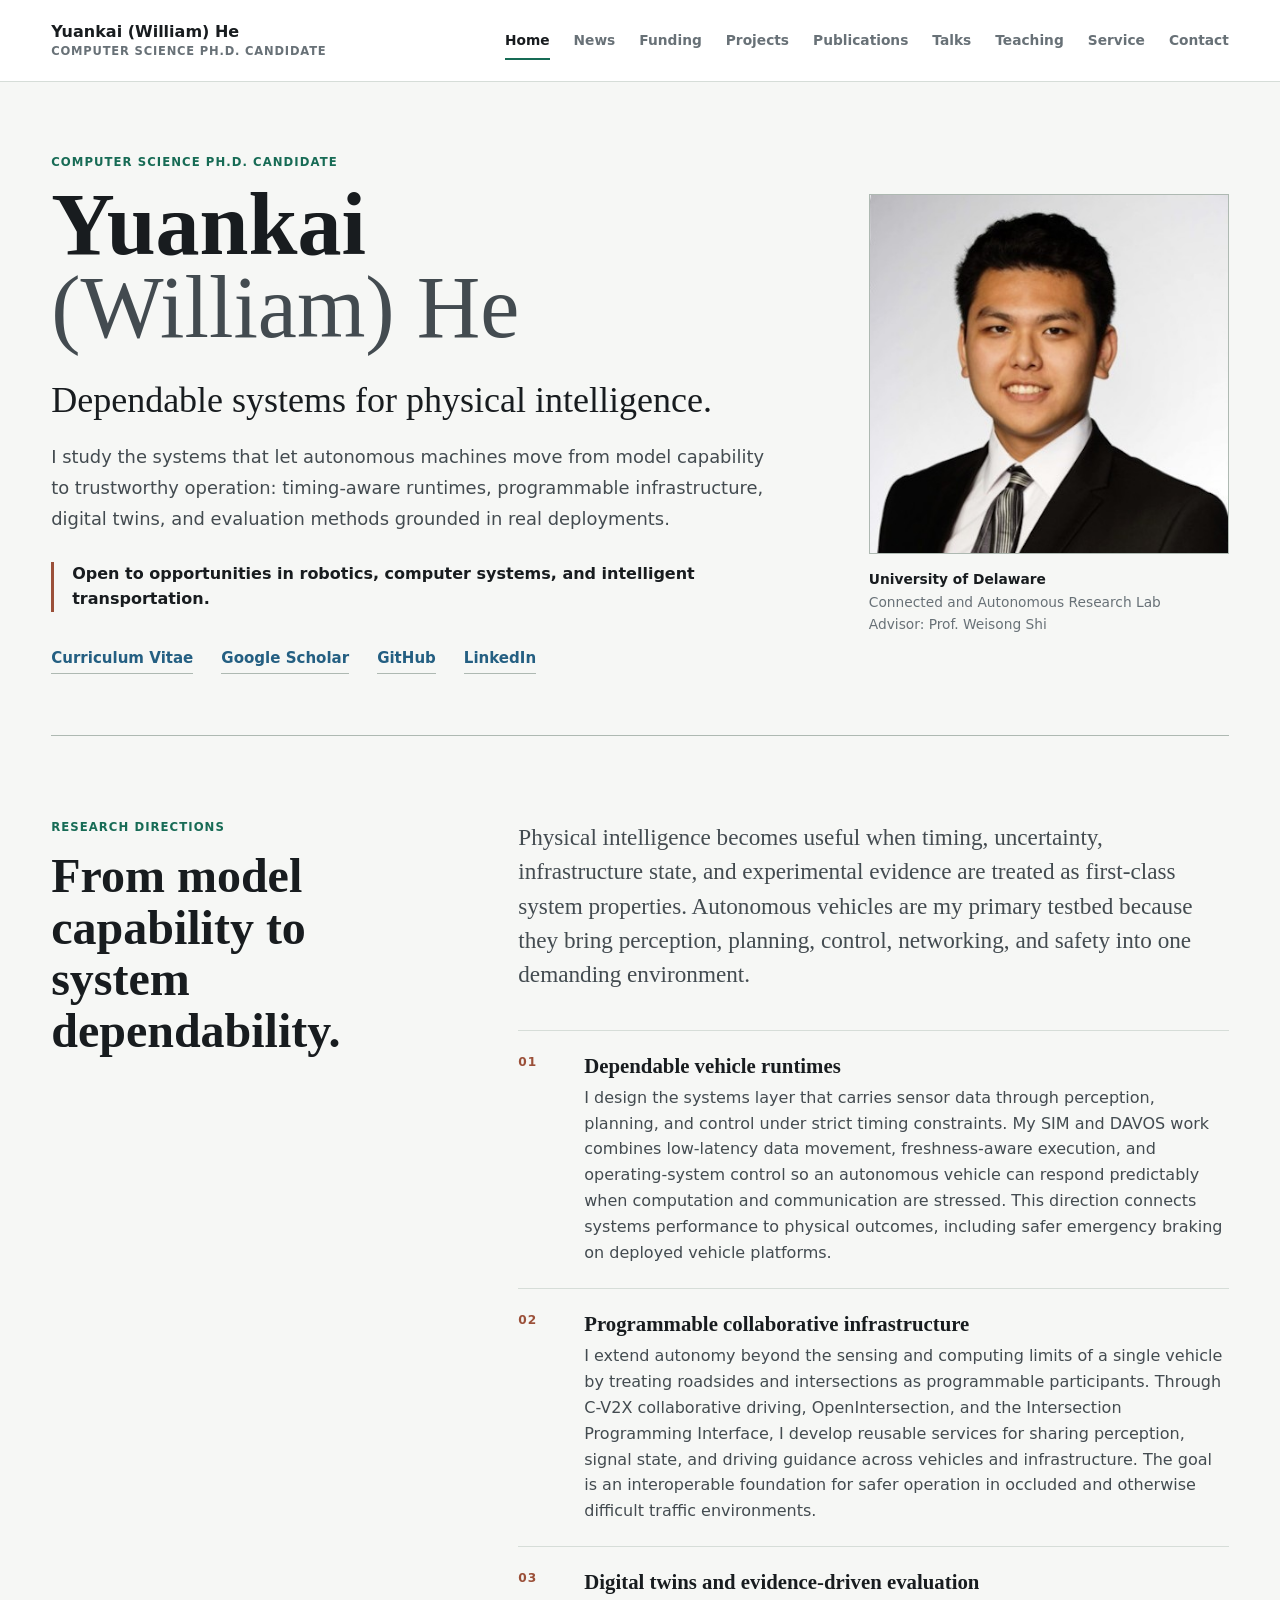
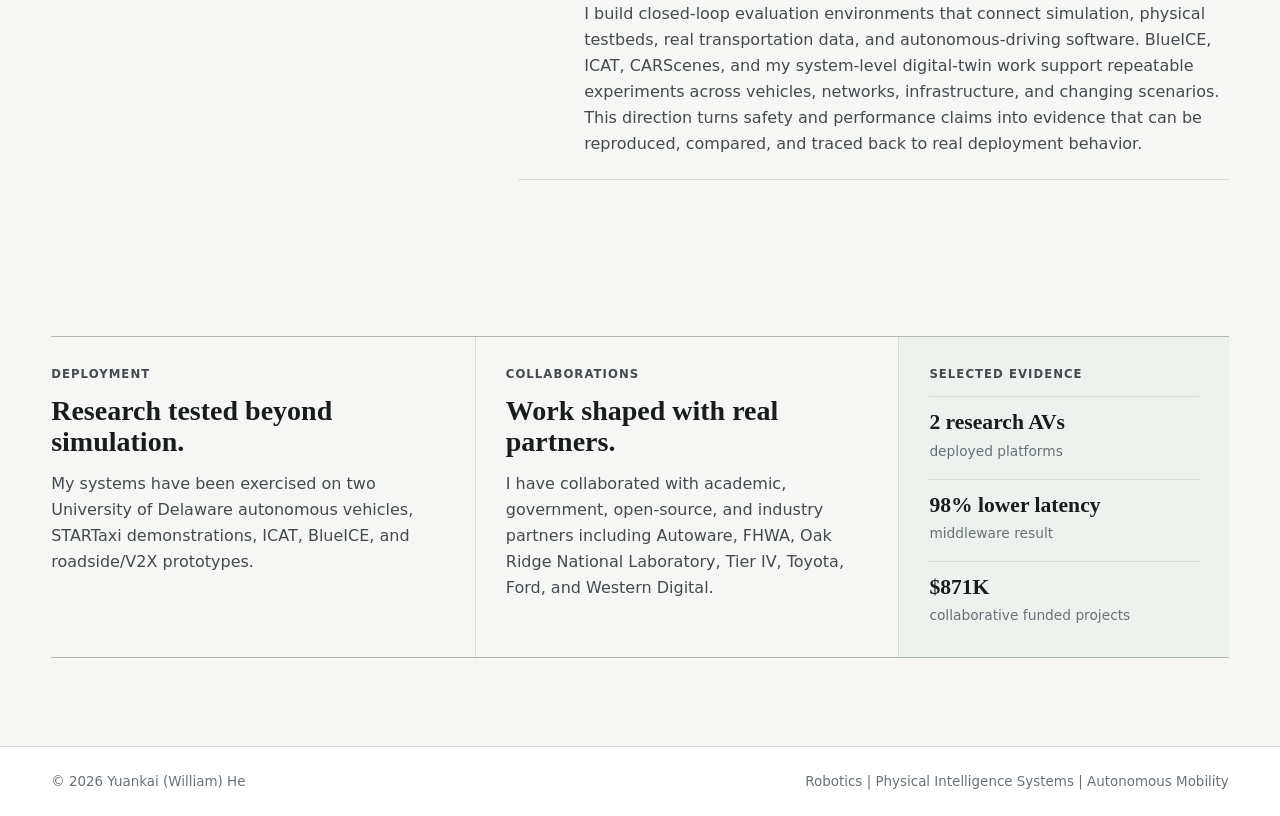
==== commit ffded5da: "Broaden homepage opportunities wording" ====
--- a/index.html
+++ b/index.html
@@ -52,7 +52,7 @@
               digital twins, and evaluation methods grounded in real deployments.
             </p>
             <p class="opportunity-line">
-              Open to tenure-track assistant professor opportunities in robotics,
+              Open to opportunities in robotics,
               computer systems, and intelligent transportation.
             </p>
             <nav class="profile-links" aria-label="Profile links">
@@ -360,6 +360,8 @@
                 <h3>STARTaxi debuted during IEEE MOST 2025</h3>
                 <p>The CAR Lab introduced STARTaxi as an academic autonomous ride-hailing service on STAR Campus, with William He and Yuxin Wang leading the vehicle side and undergraduate students building the app.</p>
                 <div class="news-links">
+                  <a href="https://www.youtube.com/watch?v=yeX6p5nSqgg" target="_blank" rel="noopener noreferrer">Demo video</a>
+                  <a href="https://www.youtube.com/watch?v=v4coj6eYNyY" target="_blank" rel="noopener noreferrer">IEEE MOST demo video</a>
                   <a href="https://www.linkedin.com/posts/weisongshi_startaxi-startaxi-autoware-activity-7327053922571894784-repS" target="_blank" rel="noopener noreferrer">Public post</a>
                   <a href="https://www.linkedin.com/posts/williamhecoin_startaxi-autoware-davos-activity-7327467545584705536-tpoO" target="_blank" rel="noopener noreferrer">William He post</a>
                 </div>
@@ -447,8 +449,8 @@
                 <span class="news-kind">Tutorial</span>
               </div>
               <div class="news-copy">
-                <h3>Gave an Autoware tutorial at IEEE MOST 2024</h3>
-                <p>The tutorial included a live ICAT demonstration at IEEE MOST 2024 in Dallas and complemented the ICAT paper accepted to the same conference.</p>
+                <h3>Presented “Sim-to-Real and Real-to-Sim Indoor Testbed” at IEEE MOST 2024</h3>
+                <p>The tutorial presented an indoor testbed that connects simulated and physical autonomous-driving experiments.</p>
                 <div class="news-links">
                   <a href="https://ieeemobility.org/MOST2024/MOST%202024%20Program.pdf" target="_blank" rel="noopener noreferrer">MOST 2024 program</a>
                   <a href="https://www.linkedin.com/posts/thecarlab_fyi-activity-7190144654938398720-e0XF" target="_blank" rel="noopener noreferrer">Public post</a>
@@ -882,8 +884,9 @@
           <li class="talk-item"><time datetime="2026">2026</time><div><h2>A Closed-Loop System-Level Digital Twin to Evaluate Connected and Autonomous Mobility</h2><p>Invited talk, Digital Twins for Intelligent Vehicles: From Agent-Level to System-Level Twins, IEEE Intelligent Vehicles Symposium.</p></div></li>
           <li class="talk-item"><time datetime="2026">2026</time><div><h2>Autoware Open Source Tutorial</h2><p>IEEE IV 2026 Autoware tutorial with the Autoware Foundation community.</p></div></li>
           <li class="talk-item"><time datetime="2025">2025</time><div><h2>Digital Twins for Autonomy Verification and Validation</h2><p>Invited talk, UCI CADRI Workshop, University of California, Irvine.</p></div></li>
+          <li class="talk-item"><time datetime="2025">2025</time><div><h2>STARTaxi Robotaxi Demonstration</h2><p>IEEE MOST 2025. <a href="https://www.youtube.com/watch?v=yeX6p5nSqgg" target="_blank" rel="noopener noreferrer">Demo video</a> · <a href="https://www.youtube.com/watch?v=v4coj6eYNyY" target="_blank" rel="noopener noreferrer">IEEE MOST demo video</a></p></div></li>
           <li class="talk-item"><time datetime="2024">2024</time><div><h2>The Need for Digital Twins and Simulation for Autonomous Vehicle Testing</h2><p>Invited talk, College of William & Mary.</p></div></li>
-          <li class="talk-item"><time datetime="2024">2024</time><div><h2>Autoware Tutorial at IEEE MOST</h2><p>Live ICAT and Autoware demonstration at IEEE MOST 2024, Dallas.</p></div></li>
+          <li class="talk-item"><time datetime="2024">2024</time><div><h2>Sim-to-Real and Real-to-Sim Indoor Testbed</h2><p>Tutorial, IEEE MOST 2024, Dallas.</p></div></li>
           <li class="talk-item"><time datetime="2024">2024</time><div><h2>ICAT Tutorial at AutoSens</h2><p>CAR Lab tutorial on open-source connected and autonomous vehicle testbeds, vehicle computing, and remote testing.</p></div></li>
           <li class="talk-item"><time datetime="2024">2024</time><div><h2>BlueICE and ICAT Presentation</h2><p>RSGO group presentation on scalable and seamless autonomous-driving simulation.</p></div></li>
         </ul>
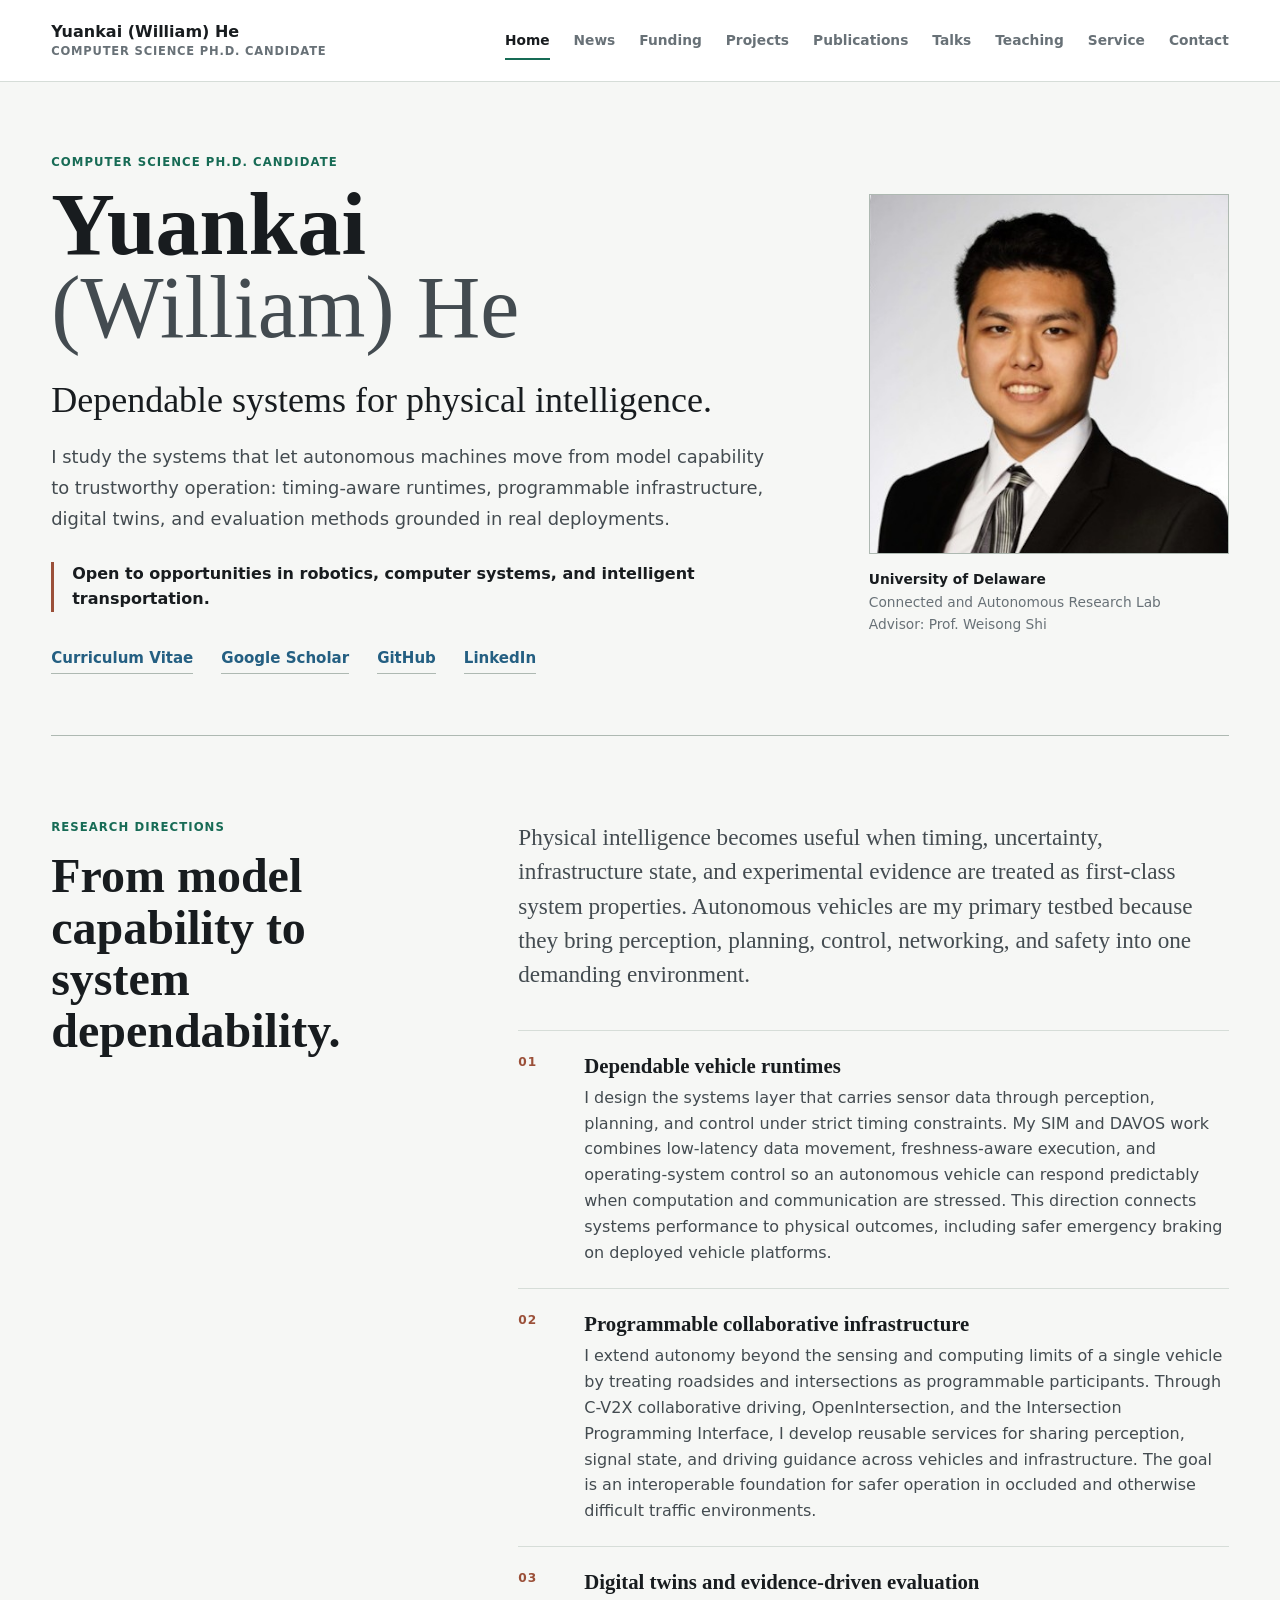
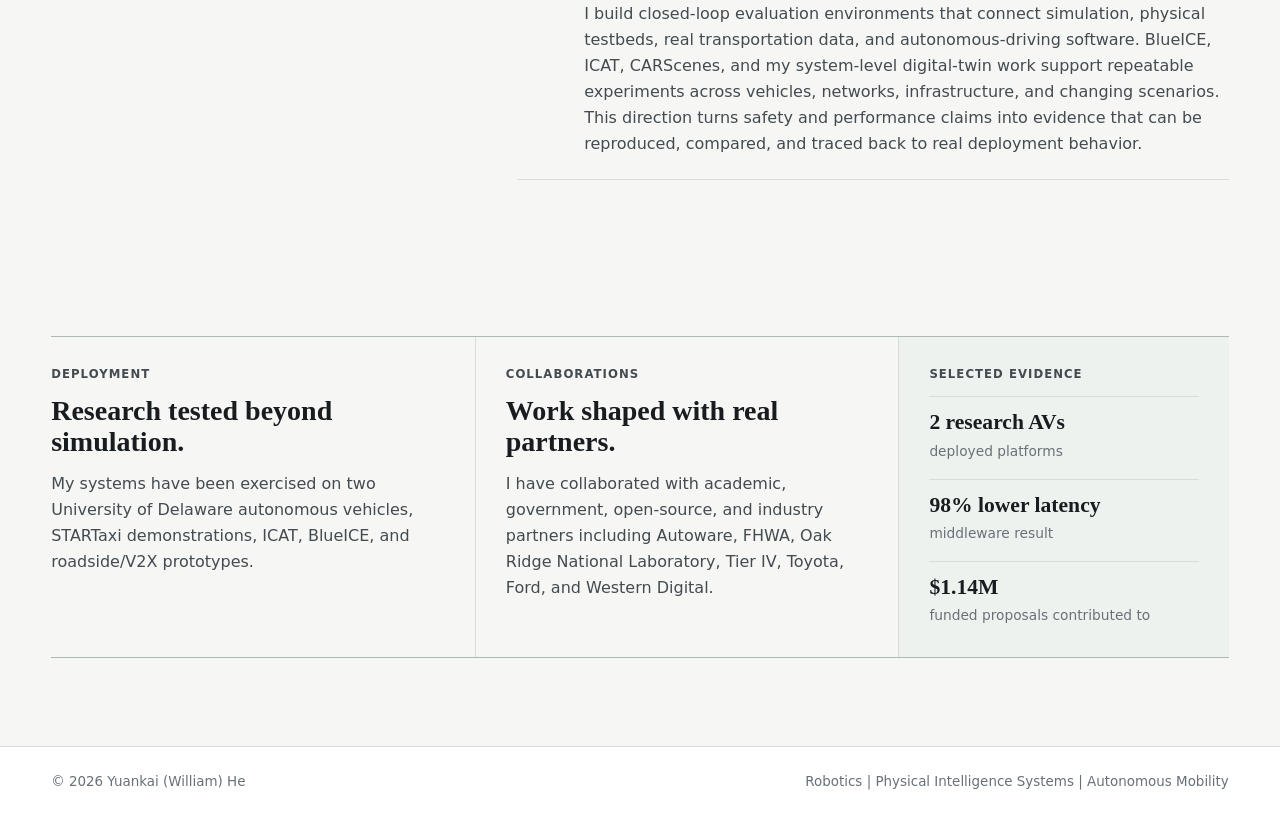
==== commit 10f4eabc: "Align funding and publications with current faculty CV" ====
--- a/index.html
+++ b/index.html
@@ -126,7 +126,7 @@
             <dl>
               <div><dt>2 research AVs</dt><dd>deployed platforms</dd></div>
               <div><dt>98% lower latency</dt><dd>middleware result</dd></div>
-              <div><dt>$871K</dt><dd>collaborative funded projects</dd></div>
+              <div><dt>$1.14M</dt><dd>funded proposals contributed to</dd></div>
             </dl>
           </aside>
         </div>
@@ -142,6 +142,71 @@
             <div class="news-year-header">
               <p class="eyebrow">2026</p>
             </div>
+            <article class="news-card">
+              <div class="news-meta">
+                <time datetime="2026-09-29">Sept. 2026</time>
+                <span class="news-kind">Lab Visit</span>
+              </div>
+              <div class="news-copy">
+                <h3>Demonstrated CAR Lab research for industry visitors</h3>
+                <p>William He joined the CAR Lab team for research demonstrations during a visit from Western Digital, General Motors, and Uber. The visit highlighted autonomous-vehicle storage, data infrastructure, edge computing, and LLMs on the edge.</p>
+                <div class="news-links">
+                  <a href="https://www.linkedin.com/posts/weisongshi_autonomousvehicles-datainfrastructure-edgecomputing-ugcPost-7510759161589137408-hcY5/" target="_blank" rel="noopener noreferrer">Public post</a>
+                </div>
+              </div>
+            </article>
+            <article class="news-card">
+              <div class="news-meta">
+                <time datetime="2026-09-16">Sept. 2026</time>
+                <span class="news-kind">Lab Visit</span>
+              </div>
+              <div class="news-copy">
+                <h3>Welcomed IEEE CNS 2026 speakers and guests to the CAR Lab</h3>
+                <p>William He joined the CAR Lab team in welcoming distinguished speakers and guests for a lab tour during IEEE CNS 2026 in Delaware.</p>
+                <div class="news-links">
+                  <a href="https://www.linkedin.com/posts/weisongshi_we-are-very-pleased-to-give-a-tour-of-our-ugcPost-7506090077677297664-qfg1/" target="_blank" rel="noopener noreferrer">Public post</a>
+                </div>
+              </div>
+            </article>
+            <article class="news-card">
+              <div class="news-meta">
+                <time datetime="2026-09-14">Sept. 2026</time>
+                <span class="news-kind">Systems</span>
+              </div>
+              <div class="news-copy">
+                <h3>Extended CARLA with an integrated research control center</h3>
+                <p>William He built a browser-based CARLA control center with a 49-tool MCP integration for configuring and inspecting experiments. The work also adds movement-specific traffic signals, physical parking maneuvers, synchronized sensor capture, and recording for ROS 2 and native replay.</p>
+                <div class="news-links">
+                  <a href="https://www.linkedin.com/feed/update/urn:li:activity:7505234287495929856/" target="_blank" rel="noopener noreferrer">Public post</a>
+                </div>
+              </div>
+            </article>
+            <article class="news-card">
+              <div class="news-meta">
+                <time datetime="2026-08-25">Aug. 2026</time>
+                <span class="news-kind">Education</span>
+              </div>
+              <div class="news-copy">
+                <h3>Shared the 2026 Autonomous Driving Academy video</h3>
+                <p>The CAR Lab released a video recap of its second Autonomous Driving Academy, held July 6–10 with University of Delaware Professional &amp; Continuing Studies. The announcement recognized William He alongside the team behind the pre-college program.</p>
+                <div class="news-links">
+                  <a href="https://www.linkedin.com/posts/autonomous-driving-academy-ud-2026-share-7498144926107447296-QjU2/" target="_blank" rel="noopener noreferrer">Public post</a>
+                </div>
+              </div>
+            </article>
+            <article class="news-card">
+              <div class="news-meta">
+                <time datetime="2026-08-20">Aug. 2026</time>
+                <span class="news-kind">Outreach</span>
+              </div>
+              <div class="news-copy">
+                <h3>Introduced young students to autonomous systems at the CAR Lab</h3>
+                <p>William He joined fellow CAR Lab Ph.D. students for an elementary-school outreach visit. Demonstrations introduced students to computing through autonomous vehicles, drones, wheelchairs, and humanoid robots.</p>
+                <div class="news-links">
+                  <a href="https://www.linkedin.com/posts/great-outreach-activities-this-week-at-fintech-ugcPost-7496382593152696320-P7ih/" target="_blank" rel="noopener noreferrer">Public post</a>
+                </div>
+              </div>
+            </article>
             <article class="news-card has-media">
               <div class="news-meta">
                 <time>June 2026</time>
@@ -505,15 +570,15 @@
         <ul class="funding-list funding-summary">
           <li class="funding-item">
             <span class="funding-meta">Total support</span>
-            <div><h2>$871K</h2><p>Lead graduate researcher and proposal contributor across externally supported work.</p></div>
+            <div><h2>$1,140,416</h2><p>Graduate proposal contributor on six funded proposals; lead graduate researcher on five associated projects.</p></div>
           </li>
           <li class="funding-item">
             <span class="funding-meta">Industry-supported</span>
-            <div><h2>$180K</h2><p>Tier IV and Toyota-supported research on Autoware, IPI, and open intersections.</p></div>
+            <div><h2>$170,000</h2><p>Three funded TIER IV and Toyota proposals on Autoware, IPI, and open intersections.</p></div>
           </li>
           <li class="funding-item">
-            <span class="funding-meta">Government / NSF</span>
-            <div><h2>$691K</h2><p>Collaborative work on edge computing, connected autonomy, and dependable CPS infrastructure.</p></div>
+            <span class="funding-meta">NSF-supported</span>
+            <div><h2>$970,416</h2><p>Three funded NSF proposals supporting edge intelligence, connected autonomy, and CPS learning and control.</p></div>
           </li>
         </ul>
 
@@ -521,24 +586,46 @@
           <h2>External Research Support</h2>
           <ul class="funding-list">
             <li class="funding-item">
-              <span class="funding-meta"><time datetime="2025-03">03/2025 - 02/2028</time><span>CADaas / NSF</span></span>
-              <div><h3>Deterministic Communication and Predictive Computation for Connected Autonomous Driving as a Service</h3><p>Proposal contributor and lead graduate researcher.</p></div>
+              <span class="funding-meta"><time datetime="2025-03">Mar. 2025 – Feb. 2028</time><span>NSF CNS · 2426482</span></span>
+              <div><h3>CADaaS: Deterministic Communication and Predictive Computation for Connected Autonomous Driving as a Service</h3><p><strong>Support: $273,555.</strong> Lead Graduate Researcher; Graduate Proposal Contributor.</p></div>
             </li>
             <li class="funding-item">
-              <span class="funding-meta"><time datetime="2024-11">11/2024 - 10/2025</time><span>Tier IV</span></span>
-              <div><h3>Design and Implementation of Infrastructure Programming Interface (IPI)</h3><p>Proposal contributor and lead graduate researcher.</p></div>
+              <span class="funding-meta"><time datetime="2023-06">June 2023 – May 2026</time><span>NSF ECCS · 2311087</span></span>
+              <div><h3>Physics-Model-Based Neural Networks Redesign for CPS Learning and Control</h3><p><strong>Support: $197,000.</strong> Lead Graduate Researcher; Graduate Proposal Contributor.</p></div>
             </li>
             <li class="funding-item">
-              <span class="funding-meta"><time datetime="2024-01">01/2024 - 12/2024</time><span>Toyota</span></span>
-              <div><h3>Open Intersection Reference Design and Implementation</h3><p>Proposal contributor and lead graduate researcher.</p></div>
+              <span class="funding-meta"><time datetime="2022-01">Jan. 2022 – Dec. 2024</time><span>NSF CNS · 2140346</span></span>
+              <div><h3>Enabling Real-time, Scalable and Secure Collaborative Intelligence on the Edge</h3><p><strong>Support: $499,861.</strong> Graduate Research Contributor; Graduate Proposal Contributor.</p></div>
             </li>
             <li class="funding-item">
-              <span class="funding-meta"><time datetime="2023-09">09/2023 - 08/2024</time><span>Tier IV</span></span>
-              <div><h3>Investigating the Effect of C-V2X on Autoware.Universe</h3><p>Proposal contributor and lead graduate researcher.</p></div>
+              <span class="funding-meta"><time datetime="2025">2025 – 2026</time><span>TIER IV</span></span>
+              <div><h3>Investigating the Effect of C-V2X on Autoware.Universe</h3><p><strong>Support: $50,000.</strong> Lead Graduate Researcher and Project Lead; Graduate Proposal Contributor.</p></div>
             </li>
             <li class="funding-item">
-              <span class="funding-meta"><time datetime="2022-01">01/2022 - 12/2024</time><span>NSF CNS</span></span>
-              <div><h3>Enabling Real-time, Scalable and Secure Collaborative Intelligence on the Edge</h3><p>Proposal contributor.</p></div>
+              <span class="funding-meta"><time datetime="2024">2024 – 2025</time><span>TIER IV</span></span>
+              <div><h3>Design and Implementation of Infrastructure Programming Interface (IPI)</h3><p><strong>Support: $60,000.</strong> Lead Graduate Researcher and Project Lead; Graduate Proposal Contributor.</p></div>
+            </li>
+            <li class="funding-item">
+              <span class="funding-meta"><time datetime="2023">2023 – 2024</time><span>Toyota</span></span>
+              <div><h3>Open Intersection Reference Design and Implementation</h3><p><strong>Support: $60,000.</strong> Lead Graduate Researcher and Project Lead; Graduate Proposal Contributor.</p></div>
+            </li>
+          </ul>
+        </div>
+
+        <div class="project-cluster">
+          <h2>Proposals Under Review</h2>
+          <ul class="funding-list">
+            <li class="funding-item">
+              <span class="funding-meta">NSF CPS-CIR</span>
+              <div><h3>Closed-Loop Roadside Infrastructure for Just-in-Time Rural Traffic Advisories</h3><p>Proposal Contributor. Under review.</p></div>
+            </li>
+            <li class="funding-item">
+              <span class="funding-meta">NSF ART Track 3 RESOURCE</span>
+              <div><h3>Sustainable Mobility Accelerating Research Translation (SMART) RESOURCE Center</h3><p>Proposal Contributor. Under review.</p></div>
+            </li>
+            <li class="funding-item">
+              <span class="funding-meta">IEEE Computer Society Emerging Technology Grant</span>
+              <div><h3>InfraSense Commons: Emerging V2X Workforce Education for Safety-Critical Applications</h3><p>Proposal Contributor. Under review.</p></div>
             </li>
           </ul>
         </div>
@@ -655,52 +742,53 @@
             <div class="publication-section-header">
               <p class="eyebrow">Citation Highlights</p>
               <h2 id="most-cited-heading">Most cited papers</h2>
+              <p>Citation counts: Google Scholar, September 29, 2026.</p>
             </div>
             <ol class="publication-highlight-list">
               <li class="publication-highlight-item">
                 <span class="highlight-rank">1</span>
                 <div class="publication-main">
                   <h3>Towards C-V2X Enabled Collaborative Autonomous Driving</h3>
-                  <p>Y. He, B. Wu, Z. Dong, J. Wan, W. Shi. IEEE Transactions on Vehicular Technology, 2023.</p>
-                  <div class="publication-links"><a href="https://doi.org/10.1109/TVT.2023.3299844" target="_blank" rel="noopener noreferrer">DOI</a></div>
-                </div>
-                <span class="citation-count">73 Google Scholar citations</span>
+                  <p>Y. He, B. Wu, Z. Dong, J. Wan, W. Shi. IEEE Transactions on Vehicular Technology, 72(12):15450–15462, 2023.</p>
+                  <div class="publication-links"><a href="https://doi.org/10.1109/TVT.2023.3299844" target="_blank" rel="noopener noreferrer">DOI</a><a href="https://par.nsf.gov/servlets/purl/10467122" target="_blank" rel="noopener noreferrer">PDF</a></div>
+                </div>
+                <span class="citation-count">83 Google Scholar citations</span>
               </li>
               <li class="publication-highlight-item">
                 <span class="highlight-rank">2</span>
                 <div class="publication-main">
                   <h3>ICAT: An Indoor Connected and Autonomous Testbed for Vehicle Computing</h3>
-                  <p>Z. Tian, Y. He, B. Tian, R. Zhong, E. Foorginejad, W. Shi. IEEE MOST, 2024.</p>
-                  <div class="publication-links"><a href="https://doi.org/10.1109/MOST60774.2024.00033" target="_blank" rel="noopener noreferrer">DOI</a></div>
-                </div>
-                <span class="citation-count">17 Google Scholar citations</span>
+                  <p>Z. Tian, Y. He, B. Tian, R. Zhong, E. Foorginejad, W. Shi. IEEE MOST, pp. 242–250, 2024.</p>
+                  <div class="publication-links"><a href="https://doi.org/10.1109/MOST60774.2024.00033" target="_blank" rel="noopener noreferrer">DOI</a><a href="https://weisongshi.org/papers/Tian24-ICAT.pdf" target="_blank" rel="noopener noreferrer">PDF</a></div>
+                </div>
+                <span class="citation-count">19 Google Scholar citations</span>
               </li>
               <li class="publication-highlight-item">
                 <span class="highlight-rank">3</span>
                 <div class="publication-main">
                   <h3>Quantitative Analysis of Storage Requirement for Autonomous Vehicles</h3>
-                  <p>Y. Wang, Y. He, R. Wang, W. Shi. ACM HotStorage, 2024.</p>
-                  <div class="publication-links"><a href="https://doi.org/10.1145/3655038.3665948" target="_blank" rel="noopener noreferrer">DOI</a></div>
-                </div>
-                <span class="citation-count">11 Google Scholar citations</span>
+                  <p>Y. Wang, Y. He, R. Wang, W. Shi. Proceedings of the 16th ACM Workshop on Hot Topics in Storage and File Systems (HotStorage ’24), pp. 71–78, 2024.</p>
+                  <div class="publication-links"><a href="https://doi.org/10.1145/3655038.3665948" target="_blank" rel="noopener noreferrer">DOI</a><a href="https://weisongshi.org/papers/Wang24-HotStorage.pdf" target="_blank" rel="noopener noreferrer">PDF</a></div>
+                </div>
+                <span class="citation-count">12 Google Scholar citations</span>
               </li>
               <li class="publication-highlight-item">
                 <span class="highlight-rank">4</span>
                 <div class="publication-main">
                   <h3>An Advanced Framework for Ultra-Realistic Simulation and Digital Twinning for Autonomous Vehicles</h3>
-                  <p>Y. He, H. Chen, W. Shi. arXiv preprint arXiv:2405.01328, 2024.</p>
-                  <div class="publication-links"><a href="https://arxiv.org/abs/2405.01328" target="_blank" rel="noopener noreferrer">arXiv</a></div>
-                </div>
-                <span class="citation-count">9 Google Scholar citations</span>
+                  <p>Y. He, H. Chen, W. Shi. Manuscript under review; arXiv:2405.01328, 2024.</p>
+                  <div class="publication-links"><a href="https://arxiv.org/abs/2405.01328" target="_blank" rel="noopener noreferrer">arXiv</a><a href="https://arxiv.org/pdf/2405.01328" target="_blank" rel="noopener noreferrer">PDF</a></div>
+                </div>
+                <span class="citation-count">11 Google Scholar citations</span>
               </li>
               <li class="publication-highlight-item">
                 <span class="highlight-rank">5</span>
                 <div class="publication-main">
                   <h3>To Turn or Not To Turn, SafeCross is the Answer</h3>
-                  <p>B. Wu*, Y. He*, Z. Dong, J. Wan, J. Zhang, W. Shi. IEEE ICDCS, 2022. *Equal contribution.</p>
-                  <div class="publication-links"><a href="https://doi.org/10.1109/ICDCS54860.2022.00047" target="_blank" rel="noopener noreferrer">DOI</a></div>
-                </div>
-                <span class="citation-count">7 Google Scholar citations</span>
+                  <p>B. Wu*, Y. He*, Z. Dong, J. Wan, J. Zhang, W. Shi. IEEE ICDCS, pp. 414–424, 2022. *Equal contribution.</p>
+                  <div class="publication-links"><a href="https://doi.org/10.1109/ICDCS54860.2022.00047" target="_blank" rel="noopener noreferrer">DOI</a><a href="https://weisongshi.org/papers/wu22-SafeCross.pdf" target="_blank" rel="noopener noreferrer">PDF</a></div>
+                </div>
+                <span class="citation-count">8 Google Scholar citations</span>
               </li>
             </ol>
           </section>
@@ -714,7 +802,8 @@
               <li class="publication-item">
                 <div class="publication-main">
                   <h3>Introduction to Autonomous Driving</h3>
-                  <p>W. Shi, Y. He. Springer, 2025. ISBN 3031994841.</p>
+                  <p>W. Shi, Y. He. Springer, 2025.</p>
+                    <div class="publication-links"><a href="https://doi.org/10.1007/978-3-031-99485-2" target="_blank" rel="noopener noreferrer">DOI</a><a href="https://thecarlab.github.io/AVBook/" target="_blank" rel="noopener noreferrer">Demo</a><a href="https://autonomousdrivingbook.org/book-chapters" target="_blank" rel="noopener noreferrer">Book Companion</a></div>
                 </div>
               </li>
             </ul>
@@ -732,37 +821,40 @@
                 <li class="publication-item">
                   <div class="publication-main">
                     <h4>A Faster and More Reliable Middleware for Autonomous Driving Systems</h4>
-                    <p>Y. He, W. Shi. IEEE Intelligent Vehicles Symposium, 2026. Preprint: arXiv:2510.11448.</p>
-                    <div class="publication-links"><a href="https://arxiv.org/abs/2510.11448" target="_blank" rel="noopener noreferrer">arXiv</a></div>
-                  </div>
-                  <span class="citation-count">4 Google Scholar citations</span>
+                    <p>Y. He, W. Shi. IEEE Intelligent Vehicles Symposium (IV), 2026.</p>
+                    <div class="publication-links"><a href="https://weisongshi.org/papers/he26-sim.pdf" target="_blank" rel="noopener noreferrer">PDF</a><a href="https://arxiv.org/abs/2510.11448" target="_blank" rel="noopener noreferrer">arXiv</a></div>
+                  </div>
+                  <span class="citation-count">7 Google Scholar citations</span>
                 </li>
                 <li class="publication-item">
                   <div class="publication-main">
                     <h4>A Graph-Based Metric on Dataset Diversity and Redundancy Evaluation</h4>
-                    <p>Y. He, H. Chen, I. Safro, W. Shi. IEEE Intelligent Vehicles Symposium, 2026.</p>
+                    <p>Y. He, H. Chen, I. Safro, W. Shi. IEEE Intelligent Vehicles Symposium (IV), 2026.</p>
+                    <div class="publication-links"><a href="https://weisongshi.org/papers/he26-udrive.pdf" target="_blank" rel="noopener noreferrer">PDF</a></div>
                   </div>
                   <span class="citation-count">0 Google Scholar citations</span>
                 </li>
                 <li class="publication-item">
                   <div class="publication-main">
                     <h4>DaVoS: An Instantaneous Safety Model for Autonomous Vehicles</h4>
-                    <p>Y. He, Y. Wang, B. Tian, W. Shi. IEEE MOST / Physical Intelligence: Systems and Applications Workshop, 2026.</p>
+                    <p>Y. He, Y. Wang, B. Tian, W. Shi. Physical Intelligence: Systems and Applications (PISA) Workshop at IEEE MOST, pp. 256–262, 2026.</p>
+                    <div class="publication-links"><a href="https://doi.org/10.1109/MOST69733.2026.00043" target="_blank" rel="noopener noreferrer">DOI</a><a href="https://weisongshi.org/papers/he26-DaVoS.pdf" target="_blank" rel="noopener noreferrer">PDF</a></div>
                   </div>
                   <span class="citation-count">0 Google Scholar citations</span>
                 </li>
                 <li class="publication-item">
                   <div class="publication-main">
                     <h4>Can I Park Here? Understanding Complicated Parking Signs on the Street</h4>
-                    <p>J. Shi, Y. He, Y. Wang, W. Shi. IEEE MOST, 2026.</p>
+                    <p>J. Shi, Y. He, Y. Wang, W. Shi. IEEE MOST, pp. 107–117, 2026.</p>
+                    <div class="publication-links"><a href="https://doi.org/10.1109/MOST69733.2026.00021" target="_blank" rel="noopener noreferrer">DOI</a><a href="https://weisongshi.org/papers/shi26-PaRC.pdf" target="_blank" rel="noopener noreferrer">PDF</a></div>
                   </div>
                   <span class="citation-count">0 Google Scholar citations</span>
                 </li>
                 <li class="publication-item">
                   <div class="publication-main">
                     <h4>DAVOS: An Autonomous Vehicle Operating System in the Vehicle Computing Era</h4>
-                    <p>Y. Wang, Y. He, B. Tian, L. Xian, W. Shi. arXiv preprint arXiv:2601.05072, 2026.</p>
-                    <div class="publication-links"><a href="https://arxiv.org/abs/2601.05072" target="_blank" rel="noopener noreferrer">arXiv</a></div>
+                    <p>Y. Wang, Y. He, B. Tian, L. Xian, W. Shi. Manuscript under review; arXiv:2601.05072, 2026.</p>
+                    <div class="publication-links"><a href="https://arxiv.org/abs/2601.05072" target="_blank" rel="noopener noreferrer">arXiv</a><a href="https://arxiv.org/pdf/2601.05072" target="_blank" rel="noopener noreferrer">PDF</a></div>
                   </div>
                   <span class="citation-count">0 Google Scholar citations</span>
                 </li>
@@ -775,24 +867,24 @@
                 <li class="publication-item">
                   <div class="publication-main">
                     <h4>CARScenes: Semantic VLM Dataset for Safe Autonomous Driving</h4>
-                    <p>Y. He, W. Shi. arXiv preprint arXiv:2511.10701, 2025.</p>
-                    <div class="publication-links"><a href="https://arxiv.org/abs/2511.10701" target="_blank" rel="noopener noreferrer">arXiv</a><a href="https://github.com/Croquembouche/CARScenes" target="_blank" rel="noopener noreferrer">Repository</a></div>
+                    <p>Y. He, W. Shi. Manuscript under review; arXiv:2511.10701, 2025.</p>
+                    <div class="publication-links"><a href="https://arxiv.org/abs/2511.10701" target="_blank" rel="noopener noreferrer">arXiv</a><a href="https://arxiv.org/pdf/2511.10701" target="_blank" rel="noopener noreferrer">PDF</a><a href="https://github.com/Croquembouche/CARScenes" target="_blank" rel="noopener noreferrer">Repository</a></div>
                   </div>
                   <span class="citation-count">2 Google Scholar citations</span>
                 </li>
                 <li class="publication-item">
                   <div class="publication-main">
                     <h4>Vehicle Computing: An Emerging Computing Paradigm for the Autonomous Driving Era</h4>
-                    <p>S. Lu, Y. He, W. Shi. Journal of Computer Research and Development, 62(1):2-21, 2025.</p>
-                    <div class="publication-links"><a href="https://crad.ict.ac.cn/en/article/cstr/32373.14.issn1000-1239.202440538" target="_blank" rel="noopener noreferrer">Journal record</a></div>
+                    <p>S. Lu, Y. He, W. Shi. Journal of Computer Research and Development, 62(1):2–21, 2025.</p>
+                    <div class="publication-links"><a href="https://doi.org/10.7544/issn1000-1239.202440538" target="_blank" rel="noopener noreferrer">DOI</a><a href="https://crad.ict.ac.cn/cn/article/pdf/preview/10.7544/issn1000-1239.202440538.pdf" target="_blank" rel="noopener noreferrer">PDF</a><a href="https://crad.ict.ac.cn/en/article/cstr/32373.14.issn1000-1239.202440538" target="_blank" rel="noopener noreferrer">Journal record</a></div>
                   </div>
                   <span class="citation-count">2 Google Scholar citations</span>
                 </li>
                 <li class="publication-item">
                   <div class="publication-main">
                     <h4>AVS: A Computational and Hierarchical Storage System for Autonomous Vehicles</h4>
-                    <p>Y. Wang, Y. He, W. Shi. arXiv preprint arXiv:2511.19453, 2025.</p>
-                    <div class="publication-links"><a href="https://arxiv.org/abs/2511.19453" target="_blank" rel="noopener noreferrer">arXiv</a></div>
+                    <p>Y. Wang, Y. He, W. Shi. Manuscript under review; arXiv:2511.19453, 2025.</p>
+                    <div class="publication-links"><a href="https://arxiv.org/abs/2511.19453" target="_blank" rel="noopener noreferrer">arXiv</a><a href="https://arxiv.org/pdf/2511.19453" target="_blank" rel="noopener noreferrer">PDF</a></div>
                   </div>
                   <span class="citation-count">0 Google Scholar citations</span>
                 </li>
@@ -802,7 +894,6 @@
                     <p>L. Zhao, Y. He. arXiv preprint arXiv:2511.02891, 2025.</p>
                     <div class="publication-links"><a href="https://arxiv.org/abs/2511.02891" target="_blank" rel="noopener noreferrer">arXiv</a></div>
                   </div>
-                  <span class="citation-count">0 Google Scholar citations</span>
                 </li>
               </ul>
             </div>
@@ -813,32 +904,32 @@
                 <li class="publication-item">
                   <div class="publication-main">
                     <h4>ICAT: An Indoor Connected and Autonomous Testbed for Vehicle Computing</h4>
-                    <p>Z. Tian, Y. He, B. Tian, R. Zhong, E. Foorginejad, W. Shi. IEEE MOST, 2024.</p>
-                    <div class="publication-links"><a href="https://doi.org/10.1109/MOST60774.2024.00033" target="_blank" rel="noopener noreferrer">DOI</a></div>
-                  </div>
-                  <span class="citation-count">17 Google Scholar citations</span>
+                    <p>Z. Tian, Y. He, B. Tian, R. Zhong, E. Foorginejad, W. Shi. IEEE MOST, pp. 242–250, 2024.</p>
+                    <div class="publication-links"><a href="https://doi.org/10.1109/MOST60774.2024.00033" target="_blank" rel="noopener noreferrer">DOI</a><a href="https://weisongshi.org/papers/Tian24-ICAT.pdf" target="_blank" rel="noopener noreferrer">PDF</a></div>
+                  </div>
+                  <span class="citation-count">19 Google Scholar citations</span>
                 </li>
                 <li class="publication-item">
                   <div class="publication-main">
                     <h4>Quantitative Analysis of Storage Requirement for Autonomous Vehicles</h4>
-                    <p>Y. Wang, Y. He, R. Wang, W. Shi. ACM HotStorage, 2024.</p>
-                    <div class="publication-links"><a href="https://doi.org/10.1145/3655038.3665948" target="_blank" rel="noopener noreferrer">DOI</a></div>
+                    <p>Y. Wang, Y. He, R. Wang, W. Shi. Proceedings of the 16th ACM Workshop on Hot Topics in Storage and File Systems (HotStorage ’24), pp. 71–78, 2024.</p>
+                    <div class="publication-links"><a href="https://doi.org/10.1145/3655038.3665948" target="_blank" rel="noopener noreferrer">DOI</a><a href="https://weisongshi.org/papers/Wang24-HotStorage.pdf" target="_blank" rel="noopener noreferrer">PDF</a></div>
+                  </div>
+                  <span class="citation-count">12 Google Scholar citations</span>
+                </li>
+                <li class="publication-item">
+                  <div class="publication-main">
+                    <h4>An Advanced Framework for Ultra-Realistic Simulation and Digital Twinning for Autonomous Vehicles</h4>
+                    <p>Y. He, H. Chen, W. Shi. Manuscript under review; arXiv:2405.01328, 2024.</p>
+                    <div class="publication-links"><a href="https://arxiv.org/abs/2405.01328" target="_blank" rel="noopener noreferrer">arXiv</a><a href="https://arxiv.org/pdf/2405.01328" target="_blank" rel="noopener noreferrer">PDF</a></div>
                   </div>
                   <span class="citation-count">11 Google Scholar citations</span>
                 </li>
                 <li class="publication-item">
                   <div class="publication-main">
-                    <h4>An Advanced Framework for Ultra-Realistic Simulation and Digital Twinning for Autonomous Vehicles</h4>
-                    <p>Y. He, H. Chen, W. Shi. arXiv preprint arXiv:2405.01328, 2024; presented at TRB Annual Meeting 2025.</p>
-                    <div class="publication-links"><a href="https://arxiv.org/abs/2405.01328" target="_blank" rel="noopener noreferrer">arXiv</a></div>
-                  </div>
-                  <span class="citation-count">9 Google Scholar citations</span>
-                </li>
-                <li class="publication-item">
-                  <div class="publication-main">
                     <h4>A Vision for Transformative Intersections</h4>
-                    <p>Y. He, W. Shi. IEEE Computer, 57(12):58-68, 2024.</p>
-                    <div class="publication-links"><a href="https://doi.org/10.1109/MC.2024.3421963" target="_blank" rel="noopener noreferrer">DOI</a></div>
+                    <p>Y. He, W. Shi. IEEE Computer, 57(12):58–68, 2024.</p>
+                    <div class="publication-links"><a href="https://doi.org/10.1109/MC.2024.3421963" target="_blank" rel="noopener noreferrer">DOI</a><a href="https://weisongshi.org/papers/He24-OpenIntersection.pdf" target="_blank" rel="noopener noreferrer">PDF</a></div>
                   </div>
                   <span class="citation-count">2 Google Scholar citations</span>
                 </li>
@@ -851,10 +942,10 @@
                 <li class="publication-item">
                   <div class="publication-main">
                     <h4>Towards C-V2X Enabled Collaborative Autonomous Driving</h4>
-                    <p>Y. He, B. Wu, Z. Dong, J. Wan, W. Shi. IEEE Transactions on Vehicular Technology, 72(12):15450-15462, 2023.</p>
-                    <div class="publication-links"><a href="https://doi.org/10.1109/TVT.2023.3299844" target="_blank" rel="noopener noreferrer">DOI</a></div>
-                  </div>
-                  <span class="citation-count">73 Google Scholar citations</span>
+                    <p>Y. He, B. Wu, Z. Dong, J. Wan, W. Shi. IEEE Transactions on Vehicular Technology, 72(12):15450–15462, 2023.</p>
+                    <div class="publication-links"><a href="https://doi.org/10.1109/TVT.2023.3299844" target="_blank" rel="noopener noreferrer">DOI</a><a href="https://par.nsf.gov/servlets/purl/10467122" target="_blank" rel="noopener noreferrer">PDF</a></div>
+                  </div>
+                  <span class="citation-count">83 Google Scholar citations</span>
                 </li>
               </ul>
             </div>
@@ -865,10 +956,10 @@
                 <li class="publication-item">
                   <div class="publication-main">
                     <h4>To Turn or Not To Turn, SafeCross is the Answer</h4>
-                    <p>B. Wu*, Y. He*, Z. Dong, J. Wan, J. Zhang, W. Shi. IEEE ICDCS, 2022. *Equal contribution.</p>
-                    <div class="publication-links"><a href="https://doi.org/10.1109/ICDCS54860.2022.00047" target="_blank" rel="noopener noreferrer">DOI</a></div>
-                  </div>
-                  <span class="citation-count">7 Google Scholar citations</span>
+                    <p>B. Wu*, Y. He*, Z. Dong, J. Wan, J. Zhang, W. Shi. IEEE ICDCS, pp. 414–424, 2022. *Equal contribution.</p>
+                    <div class="publication-links"><a href="https://doi.org/10.1109/ICDCS54860.2022.00047" target="_blank" rel="noopener noreferrer">DOI</a><a href="https://weisongshi.org/papers/wu22-SafeCross.pdf" target="_blank" rel="noopener noreferrer">PDF</a></div>
+                  </div>
+                  <span class="citation-count">8 Google Scholar citations</span>
                 </li>
               </ul>
             </div>
